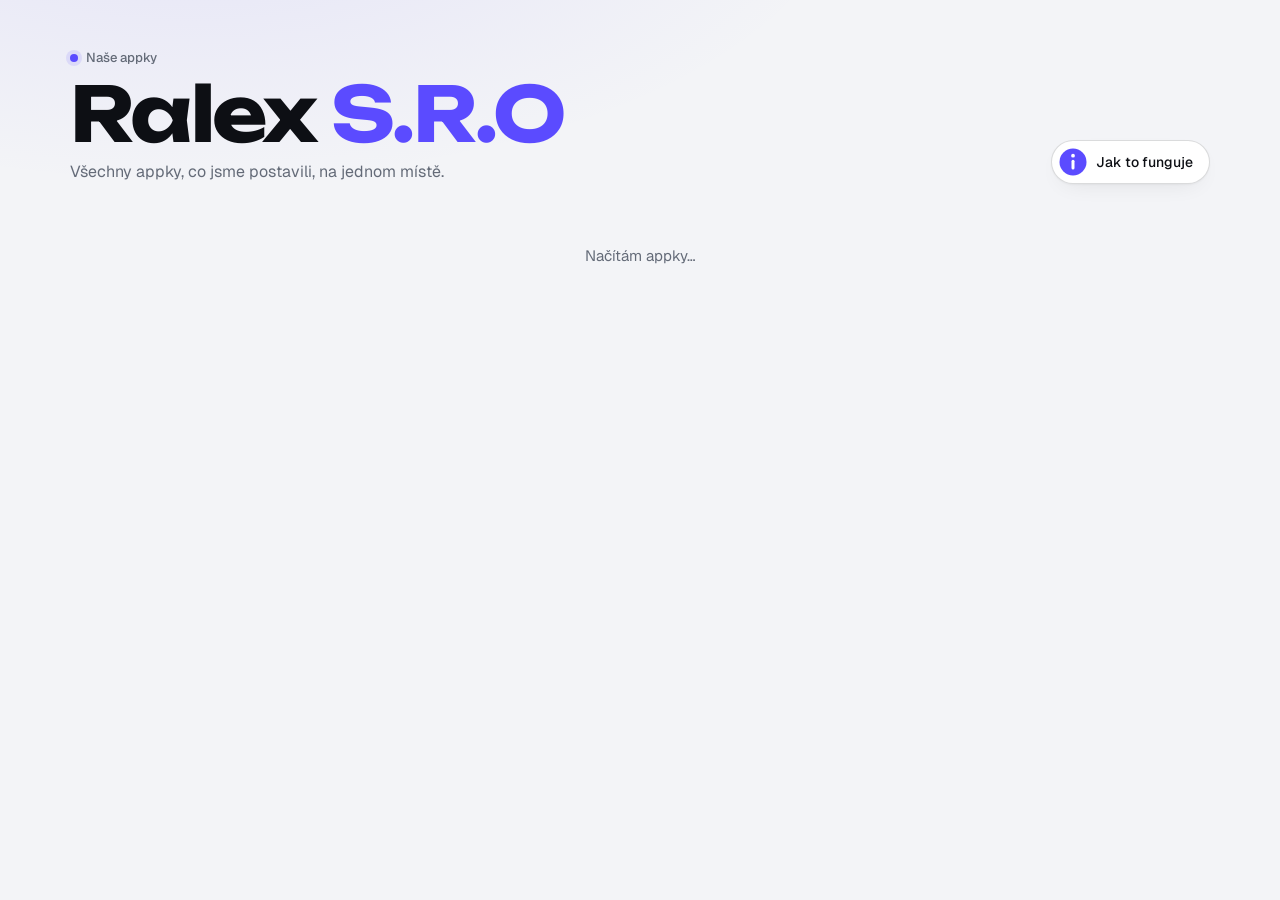
==== index.html @ 5a2907e2 "Add files via upload" ====
<!doctype html><html><head><meta charset=utf8><meta name=viewport content="width=device-width,initial-scale=1,viewport-fit=cover"><style>:root{color-scheme:light;box-sizing:border-box;padding-top:env(safe-area-inset-top,0px);padding-bottom:env(safe-area-inset-bottom,0px)}html{scroll-padding-top:env(safe-area-inset-top,0px)}body{margin:0;padding:0;font:14px -apple-system,BlinkMacSystemFont,sans-serif;background:#fff;color:#000}img{max-width:100%}[hidden]:not([hidden=until-found i]){display:none!important}</style></head><body>
<title>Ralex S.R.O</title>
<meta name="claude:viewport-fit-sides" content="cover">
<link rel="preconnect" href="https://fonts.googleapis.com">
<link rel="preconnect" href="https://fonts.gstatic.com" crossorigin>
<link rel="stylesheet" href="https://fonts.googleapis.com/css2?family=Unbounded:wght@500;700&family=Geist:wght@400;500;600&family=Geist+Mono:wght@400;500&display=swap">
<style>
/* Layout: Hustle HQ family — big wordmark header, then a home-screen grid of app icons; tap opens, long-press opens the edit sheet */
:root {
  --bg: #F3F4F7;
  --bg-glow: rgba(91, 75, 255, 0.10);
  --surface: #FFFFFF;
  --surface-2: #EEF0F4;
  --ink: #0D0F14;
  --ink-inv: #FFFFFF;
  --muted: #646B78;
  --line: rgba(13, 15, 20, 0.08);
  --line-2: rgba(13, 15, 20, 0.15);
  --accent: #5B4BFF;
  --accent-soft: rgba(91, 75, 255, 0.12);
  --accent-ink: #FFFFFF;
  --idea: #CA8A04; --dev: #5B4BFF;
  --danger: #DC2626;
  --shadow: 0 1px 2px rgba(13, 15, 20, 0.04), 0 8px 24px -12px rgba(13, 15, 20, 0.12);
  --shadow-lg: 0 24px 60px -20px rgba(13, 15, 20, 0.28);
  --glass: rgba(255, 255, 255, 0.72);
  --scrim: rgba(13, 15, 20, 0.32);
  --f-display: "Unbounded", "Segoe UI", system-ui, sans-serif;
  --f-body: "Geist", system-ui, -apple-system, "Segoe UI", sans-serif;
  --f-mono: "Geist Mono", ui-monospace, "SFMono-Regular", Menlo, monospace;
}
@media (prefers-color-scheme: dark) { :root:not([data-theme="light"]) {
  --bg: #0C0D11; --bg-glow: rgba(124, 110, 255, 0.16); --surface: #15171D; --surface-2: #1C1F26; --ink: #F3F4F6; --ink-inv: #0C0D11; --muted: #959BA8;
  --line: rgba(255, 255, 255, 0.07); --line-2: rgba(255, 255, 255, 0.14); --accent: #8C80FF; --accent-soft: rgba(140, 128, 255, 0.16); --accent-ink: #0C0D11;
  --idea: #FACC15; --dev: #8C80FF; --danger: #F87171;
  --shadow: 0 1px 2px rgba(0, 0, 0, 0.3), 0 10px 30px -14px rgba(0, 0, 0, 0.6); --shadow-lg: 0 30px 70px -20px rgba(0, 0, 0, 0.7);
  --glass: rgba(21, 23, 29, 0.72); --scrim: rgba(0, 0, 0, 0.55); color-scheme: dark } }
:root[data-theme="dark"] {
  --bg: #0C0D11; --bg-glow: rgba(124, 110, 255, 0.16); --surface: #15171D; --surface-2: #1C1F26; --ink: #F3F4F6; --ink-inv: #0C0D11; --muted: #959BA8;
  --line: rgba(255, 255, 255, 0.07); --line-2: rgba(255, 255, 255, 0.14); --accent: #8C80FF; --accent-soft: rgba(140, 128, 255, 0.16); --accent-ink: #0C0D11;
  --idea: #FACC15; --dev: #8C80FF; --danger: #F87171;
  --shadow: 0 1px 2px rgba(0, 0, 0, 0.3), 0 10px 30px -14px rgba(0, 0, 0, 0.6); --shadow-lg: 0 30px 70px -20px rgba(0, 0, 0, 0.7);
  --glass: rgba(21, 23, 29, 0.72); --scrim: rgba(0, 0, 0, 0.55); color-scheme: dark }

* { box-sizing: border-box }
html { -webkit-font-smoothing: antialiased }
body { background: var(--bg); background-image: radial-gradient(60rem 28rem at 15% -8rem, var(--bg-glow), transparent 70%); background-repeat: no-repeat;
  color: var(--ink); font-family: var(--f-body); font-size: 15px; line-height: 1.5; min-height: 100vh }
.wrap { max-width: 1180px; margin: 0 auto; padding-block: 48px 80px;
  padding-left: max(20px, env(safe-area-inset-left, 0px)); padding-right: max(20px, env(safe-area-inset-right, 0px)) }
@media (max-width: 560px) { .wrap { padding-block: 28px 64px; padding-left: max(16px, env(safe-area-inset-left, 0px)); padding-right: max(16px, env(safe-area-inset-right, 0px)) } }

header { display: flex; flex-wrap: wrap; align-items: flex-end; justify-content: space-between; gap: 20px; margin-bottom: 36px }
.brand { display: grid; gap: 10px; min-width: 0 }
.eyebrow { display: inline-flex; align-items: center; gap: 8px; font-size: 13px; color: var(--muted); font-weight: 500 }
.eyebrow i { width: 8px; height: 8px; border-radius: 50%; background: var(--accent); box-shadow: 0 0 0 4px var(--accent-soft) }
h1 { font-family: var(--f-display); font-weight: 700; font-size: clamp(40px, 8vw, 76px); line-height: .95; letter-spacing: -.035em; margin: 0; text-wrap: balance }
h1 em { font-style: normal; color: var(--accent) }
.brand p { margin: 0; color: var(--muted); max-width: 52ch; font-size: 16px }
.how { position: relative; max-width: 100% }
.how summary { list-style: none; display: flex; align-items: center; gap: 8px; cursor: pointer; background: var(--surface); border: 1px solid var(--line-2);
  border-radius: 999px; padding: 6px 16px 6px 6px; font: 500 14px var(--f-body); color: var(--ink); user-select: none; box-shadow: var(--shadow) }
.how summary:hover { border-color: var(--ink) }
.how summary::-webkit-details-marker { display: none }
.how .info { width: 30px; height: 30px; flex: none }
.how .x { display: none; font-size: 20px; line-height: 1; color: var(--muted); margin-left: 4px }
.how[open] .x { display: inline }
.how ul { position: absolute; z-index: 15; top: calc(100% + 8px); right: 0; width: max-content; max-width: min(380px, calc(100vw - 32px));
  list-style: none; margin: 0; padding: 18px 20px; display: grid; gap: 10px; font-size: 14.5px; color: var(--ink);
  background: var(--surface); border: 1px solid var(--line); border-radius: 22px; box-shadow: var(--shadow-lg) }
@media (max-width: 560px) { .how ul { right: auto; left: 0 } }
@media (prefers-reduced-motion: no-preference) { .how[open] ul { animation: drop .16s ease-out } @keyframes drop { from { opacity: 0; transform: translateY(-6px) } } }
.how li.sep { border-top: 1px dashed var(--line-2); padding-top: 12px; margin-top: 2px }
.how li b { font-weight: 600 }
.how li { line-height: 1.4 }
.how li i { display: inline-block; width: 12px; height: 12px; border-radius: 50%; margin-right: 8px; vertical-align: -1px }
.how i { display: inline-block; width: 8px; height: 8px; border-radius: 50%; margin-right: 5px; vertical-align: 0 }
.note { font-size: 13px; color: var(--muted); margin: -14px 0 20px }

.home { display: grid; grid-template-columns: repeat(auto-fill, minmax(230px, 1fr)); gap: 28px 20px }
@media (max-width: 520px) { .home { grid-template-columns: 1fr 1fr; gap: 22px 14px } }
.tile { display: flex; flex-direction: column; align-items: stretch; gap: 10px; width: 100%; min-width: 0; text-decoration: none; color: var(--ink);
  -webkit-touch-callout: none; -webkit-user-select: none; user-select: none; touch-action: manipulation; cursor: pointer; border-radius: 22px; padding: 4px 0; background: none; border: 0; font: inherit }
.icon { position: relative; width: 100%; aspect-ratio: 1; max-width: 100%; border-radius: 22px; overflow: hidden; border: 1px solid var(--line);
  box-shadow: var(--shadow); transition: transform .2s ease, box-shadow .2s ease;
  display: grid; place-items: center; font-family: var(--f-display); font-weight: 700; font-size: clamp(36px, 10vw, 64px); color: #fff; letter-spacing: -.03em }
.icon img { width: 100%; height: 100%; object-fit: cover; display: block; pointer-events: none }
.tile:hover .icon { transform: translateY(-3px); box-shadow: var(--shadow-lg) }
.tile.pressing .icon { transform: scale(.95); transition: transform .5s cubic-bezier(.2,.7,.2,1) }
.dot { position: absolute; top: 12px; right: 12px; width: 16px; height: 16px; border-radius: 50%; border: 3px solid rgb(255 255 255 / .92) }
.label { font-family: var(--f-display); font-size: clamp(13px, 3.2vw, 17px); font-weight: 700; letter-spacing: -.03em; line-height: 1.2; text-align: center; padding: 0 4px; max-width: 100%; overflow: hidden; display: -webkit-box; -webkit-line-clamp: 2; -webkit-box-orient: vertical; overflow-wrap: anywhere }
.add .icon { background: transparent; box-shadow: none; border: 1.5px dashed var(--line-2); color: var(--muted); font-weight: 500; transition: border-color .2s, color .2s, background-color .2s }
.add:hover .icon { box-shadow: none; transform: none; border-color: var(--accent); color: var(--accent); background: var(--accent-soft) }
.add .label { color: var(--muted); font-family: var(--f-body); font-weight: 500; letter-spacing: 0 }
.gen::after { content: ""; position: absolute; inset: 0; background: linear-gradient(110deg, transparent 30%, rgb(255 255 255 / .45) 50%, transparent 70%); background-size: 250% 100%; animation: sheen 1.3s linear infinite }
.gen-label { font: 12px var(--f-mono); color: var(--muted); text-align: center; margin-top: -4px }
@keyframes sheen { from { background-position: 120% 0 } to { background-position: -120% 0 } }
.empty { grid-column: 1 / -1; text-align: center; color: var(--muted); padding: 10px 0 0; max-width: 34ch; justify-self: center }
:focus-visible { outline: 2px solid var(--accent); outline-offset: 3px }

/* app inside Appkárna */
.appview { position: fixed; inset: 0; z-index: 40; background: var(--bg); display: flex; flex-direction: column }
.avbar { display: flex; align-items: center; gap: 12px; background: var(--glass); backdrop-filter: blur(16px) saturate(1.4); -webkit-backdrop-filter: blur(16px) saturate(1.4); border-bottom: 1px solid var(--line);
  padding: calc(8px + env(safe-area-inset-top, 0px)) max(12px, env(safe-area-inset-right, 0px)) 8px max(12px, env(safe-area-inset-left, 0px)) }
#avBack { font: 500 14px var(--f-body); color: var(--ink); background: var(--surface); border: 1px solid var(--line-2); border-radius: 999px; padding: 8px 16px; cursor: pointer; flex: none }
#avBack:hover { border-color: var(--ink) }
#avTitle { font-family: var(--f-display); font-weight: 700; letter-spacing: -.02em; font-size: 16px; overflow: hidden; text-overflow: ellipsis; white-space: nowrap; min-width: 0 }
.appview iframe { flex: 1; width: 100%; min-height: 0; border: 0; background: var(--bg); display: block }

/* sheet */
.scrim { position: fixed; inset: 0; background: var(--scrim); backdrop-filter: blur(4px); -webkit-backdrop-filter: blur(4px); z-index: 20 }
.panel { position: fixed; z-index: 21; top: 0; right: 0; bottom: 0; width: min(460px, 100%); background: var(--surface); border-left: 1px solid var(--line); border-radius: 26px 0 0 26px; box-shadow: var(--shadow-lg);
  padding: calc(22px + env(safe-area-inset-top, 0px)) max(20px, env(safe-area-inset-right, 0px)) calc(22px + env(safe-area-inset-bottom, 0px)) 20px;
  overflow-y: auto; display: flex; flex-direction: column; gap: 14px }
.panel h2 { font-family: var(--f-display); font-size: 22px; font-weight: 700; margin: 0; letter-spacing: -.03em }
.panel label { display: grid; gap: 7px; font-size: 12px; letter-spacing: .02em; color: var(--muted); font-weight: 500 }
.panel small { font-weight: 400; color: var(--muted) }
input, textarea, select { font: 15px var(--f-body); color: var(--ink); background: var(--surface-2); border: 1px solid transparent; border-radius: 12px; padding: 11px 13px; width: 100%; transition: border-color .15s, background-color .15s, box-shadow .15s }
input:hover, textarea:hover { border-color: var(--line-2) }
input:focus, textarea:focus { outline: none; border-color: var(--accent); background: var(--surface); box-shadow: 0 0 0 4px var(--accent-soft) }
textarea { min-height: 76px; resize: vertical }
.btn { font: 500 14px var(--f-body); border-radius: 999px; padding: 10px 18px; cursor: pointer; border: 1px solid var(--line-2); transition: transform .15s ease, background-color .15s ease, border-color .15s ease }
.btn:active { transform: scale(.97) }
.btn-primary { background: var(--ink); color: var(--ink-inv); border-color: var(--ink) }
.btn-primary:hover { background: color-mix(in srgb, var(--ink) 86%, var(--accent)) }
.btn-ghost { background: transparent; color: var(--ink); border-color: transparent }
.btn-ghost:hover { background: var(--surface-2) }
.btn-sm { font-size: 13px; padding: 8px 14px }
.btn:disabled { opacity: .5; cursor: not-allowed }
.logoBox { display: grid; grid-template-columns: 96px minmax(0, 1fr); gap: 14px; align-items: center; padding: 14px; border: 1px solid var(--line); border-radius: 22px; background: var(--surface-2) }
.logoBox .icon { width: 96px; border-radius: 22px; font-size: 30px }
.logoBox .acts { display: flex; flex-direction: column; gap: 8px; align-items: flex-start; min-width: 0 }
.logoBox .upl { display: inline-flex; font: 500 13px var(--f-body); color: var(--ink); letter-spacing: 0; padding: 8px 14px; border: 1px solid var(--line-2); border-radius: 999px; cursor: pointer; background: var(--surface) }
.logoBox .upl:focus-within { outline: 2px solid var(--accent); outline-offset: 2px }
.linkbtn { background: none; border: 0; color: var(--muted); font: 500 12px var(--f-body); cursor: pointer; padding: 0; text-decoration: underline }
.genmsg { font-size: 12px; color: var(--muted); margin: 0 }
.hint { font-size: 13px; margin: -6px 0 0; padding: 10px 13px; border-radius: 12px; background: var(--accent-soft); color: var(--ink) }
.panel small { color: var(--muted); letter-spacing: 0 }
.err { color: var(--danger); font-size: 13px; margin: 0 }
.foot { display: flex; flex-wrap: wrap; gap: 10px; margin-top: auto; padding-top: 8px; align-items: center }
.foot .del { margin-left: auto; background: none; border: 1px solid transparent; color: var(--danger); font: 500 13px var(--f-body); padding: 8px 14px; border-radius: 999px; cursor: pointer }
.foot .del:hover { background: var(--surface-2) }
.foot .del.armed { color: var(--danger); border-color: var(--danger) }
.row2 { display: grid; grid-template-columns: 1fr 1fr; gap: 12px }
@media (max-width: 420px) { .row2 { grid-template-columns: 1fr } }
@media (max-width: 560px) { .panel { border-radius: 0 } }
@media (prefers-reduced-motion: no-preference) { .panel { animation: slide .18s ease-out } @keyframes slide { from { transform: translateX(24px); opacity: .6 } } }
@media (prefers-reduced-motion: reduce) { .gen::after { animation: none } .tile.pressing .icon, .icon { transition: none } }
</style>

<div class="wrap">
  <header>
    <div class="brand">
      <div class="eyebrow"><i aria-hidden="true"></i>Naše appky</div>
      <h1>Ralex <em>S.R.O</em></h1>
      <p>Všechny appky, co jsme postavili, na jednom místě.</p>
    </div>
    <details class="how" id="how">
      <summary aria-label="Jak to funguje"><svg class="info" viewBox="0 0 20 20" aria-hidden="true"><circle cx="10" cy="10" r="9" fill="var(--accent)"/><rect x="9" y="8.5" width="2" height="6.5" rx="1" fill="var(--accent-ink)"/><circle cx="10" cy="5.8" r="1.25" fill="var(--accent-ink)"/></svg><span class="sumtxt">Jak to funguje</span><span class="x" aria-hidden="true">×</span></summary>
      <ul>
        <li><b>Klik</b> — spuštění aplikace</li>
        <li><b>Podržení</b> — správa aplikace</li>
        <li class="sep"><b>Provoz:</b> aplikace běží uvnitř Appkárny nad sdílenými daty týmu.</li>
        <li><b>Originál:</b> samostatná aplikace v Claudovi autora, ze které kopie v Appkárně vzniká. Má vlastní data a s Appkárnou není propojená.</li>
        <li><b>Vývoj:</b> originál slouží jako testovací prostředí, tým ho nevidí.</li>
        <li><b>Nasazení:</b> pokyn Claudovi „pošli [název] do Appkárny“.</li>
        <li><b>Data:</b> z originálu se nepřenášejí.</li>
        <li><b>Tlačítko +:</b> přidá pouze externí odkaz.</li>
      </ul>
    </details>
  </header>
  <p class="note" id="note" hidden></p>
  <div class="home" id="home"><p class="empty">Načítám appky…</p></div>
</div>

<div class="appview" id="appView" hidden>
  <div class="avbar"><button type="button" id="avBack">← Appkárna</button><span id="avTitle"></span></div>
  <iframe id="avFrame" title="Appka"></iframe>
</div>

<div class="scrim" id="scrim" hidden></div>
<form class="panel" id="panel" hidden autocomplete="off">
  <h2 id="pTitle">Nová appka</h2>

  <div class="logoBox">
    <div class="icon" id="logoPrev"></div>
    <div class="acts">
      <button type="button" class="btn btn-primary btn-sm" id="genBtn">Nakreslit logo od Clauda</button>
      <label class="upl" for="fLogo" id="uplBtn">Nahrát vlastní<input type="file" id="fLogo" accept="image/png,image/jpeg,image/webp,image/gif,image/svg+xml" hidden></label>
      <button type="button" class="linkbtn" id="logoRm" hidden>Odebrat logo</button>
      <p class="genmsg" id="genMsg" hidden></p>
    </div>
  </div>
  <label for="fIdea">Představa loga <small>nepovinné, třeba „zlatý blesk na černé“</small><input id="fIdea" maxlength="160"></label>

  <label for="fName">Název<input id="fName" required maxlength="40" placeholder="Např. NoP trenažér"></label>
  <p class="hint" id="fCopyHint" hidden>Tahle appka je kopie uvnitř Appkárny. Novou verzi sem pošle Claude, když mu napíšeš „pošli ji do Appkárny“.</p>
  <label for="fUrl" id="fUrlWrap">Odkaz na appku <small>v Claudovi: Share → zkopírovat odkaz</small><input id="fUrl" type="url" placeholder="https://claude.ai/artifact/…"></label>
  <p class="hint" id="fShareHint" hidden>Druhý appku otevře, jen když mu ji v Claudovi nasdílíš přes Share.</p>
  <label for="fDesc">Co to dělá <small>Claude podle toho kreslí logo</small><textarea id="fDesc" maxlength="300" placeholder="Pro koho to je a co to řeší."></textarea></label>
  <p class="err" id="fErr" hidden></p>
  <div class="foot">
    <button type="submit" class="btn btn-primary" id="fSave">Uložit</button>
    <button type="button" class="btn btn-ghost" id="fCancel">Zavřít</button>
    <button type="button" class="del" id="fDel" hidden>Smazat</button>
  </div>
</form>

<script>
(() => {
  const $ = s => document.querySelector(s);
  let db = null, user = null, assets = null, sample = null, canSample = true, canWrite = true;
  let apps = [], editId = null, editApp = null, form = { logo: "", logoSvg: "" }, fresh = new Set(), busy = 0, armed = false;
  const generating = new Set();

  const hue = s => { let h = 0; for (const c of s) h = (h * 31 + c.codePointAt(0)) % 360; return h };
  const initials = n => (n || "").trim().split(/\s+/).slice(0, 2).map(w => w[0]).join("").toUpperCase() || "?";
  const safeUrl = u => { try { const x = new URL(u); return /^https?:$/.test(x.protocol) ? x.href : "" } catch { return "" } };
  const isClaude = u => /(^|\.)claude\.ai\/(code\/)?artifact\//.test((u || "").replace(/^https?:\/\//, ""));
  const pageOf = a => /^apps\/[a-z0-9-]+\/index\.html$/.test(a?.page || "") ? a.page : "";
  const svgUri = s => "data:image/svg+xml;charset=utf-8," + encodeURIComponent(s);
  function note(msg) { const n = $("#note"); n.textContent = msg || ""; n.hidden = !msg }

  /* fill an .icon element: uploaded logo > Claude SVG > initials */
  function paintIcon(box, a, f) {
    const logo = f ? f.logo : a.logo, svg = f ? f.logoSvg : a.logoSvg, name = f ? $("#fName").value : a.name;
    box.replaceChildren(); box.style.background = "";
    const fallback = () => { box.replaceChildren(); box.style.background = `linear-gradient(145deg, oklch(0.66 0.16 ${hue(name || "?")}), oklch(0.46 0.15 ${(hue(name || "?") + 40) % 360}))`; box.append(initials(name)) };
    const s = logo ? "/_blob/" + logo : svg ? svgUri(svg) : "";
    if (!s) return fallback();
    const im = new Image(); im.alt = ""; im.draggable = false; im.src = s; im.onerror = fallback; box.append(im);
  }

  /* ---------- home screen ---------- */
  function render() {
    const home = $("#home");
    if (!db) { home.innerHTML = '<p class="empty">Appkárna se nepřipojila. Otevři ji přihlášený v Claudovi.</p>'; return }
    home.replaceChildren();
    for (const a of apps) home.append(tile(a));
    if (canWrite) {
      const add = document.createElement("button"); add.type = "button"; add.className = "tile add";
      add.innerHTML = '<div class="icon">+</div><span class="label">Přidat appku</span>';
      add.onclick = () => openPanel(null); home.append(add);
    }
    if (!apps.length) { const p = document.createElement("p"); p.className = "empty"; p.textContent = canWrite ? "Zatím prázdno. Přidej první appku a Claude jí nakreslí logo." : "Zatím tu nejsou žádné appky."; home.append(p) }
  }

  function tile(a) {
    const page = pageOf(a);
    const href = page || safeUrl(a.url || "");
    const el = document.createElement("a"); el.className = "tile";
    if (page) el.href = page;
    else if (href) { el.href = href; el.target = "_blank"; el.rel = "noopener" } else { el.href = "#"; el.setAttribute("role", "button") }
    el.title = a.desc || a.name;
    const icon = document.createElement("div"); icon.className = "icon"; paintIcon(icon, a);
    if (generating.has(a.id)) icon.classList.add("gen");
    const lab = document.createElement("span"); lab.className = "label"; lab.textContent = a.name;
    el.append(icon, lab);
    if (generating.has(a.id)) { const g = document.createElement("span"); g.className = "gen-label"; g.textContent = "Claude kreslí…"; el.append(g) }

    let timer = null, fired = false, sx = 0, sy = 0;
    const cancel = () => { clearTimeout(timer); timer = null; el.classList.remove("pressing") };
    el.addEventListener("pointerdown", e => {
      if (e.button !== 0) return;
      fired = false; sx = e.clientX; sy = e.clientY; el.classList.add("pressing");
      timer = setTimeout(() => { fired = true; cancel(); try { navigator.vibrate?.(12) } catch {} ; if (canWrite) openPanel(a) }, 520);
    });
    el.addEventListener("pointermove", e => { if (timer && Math.hypot(e.clientX - sx, e.clientY - sy) > 10) cancel() });
    ["pointerup", "pointercancel", "pointerleave"].forEach(t => el.addEventListener(t, cancel));
    el.addEventListener("contextmenu", e => { e.preventDefault(); cancel(); if (!fired && canWrite && $("#panel").hidden) { fired = true; openPanel(a) } });
    el.addEventListener("click", e => {
      if (fired) { e.preventDefault(); fired = false; return }
      if (page) { e.preventDefault(); openApp(a, page); return }
      if (!href) { e.preventDefault(); if (canWrite) openPanel(a) }
    });
    el.addEventListener("keydown", e => { if ((e.key === "e" || e.key === "E") && canWrite) { e.preventDefault(); openPanel(a) } });
    return el;
  }

  /* ---------- open a copied app inside Appkárna ---------- */
  function openApp(a, page) {
    $("#avTitle").textContent = a.name; $("#avFrame").src = page;
    $("#appView").hidden = false; document.body.style.overflow = "hidden"; $("#avBack").focus();
  }
  function closeApp() { $("#appView").hidden = true; $("#avFrame").src = "about:blank"; document.body.style.overflow = "" }
  $("#avBack").onclick = closeApp;

  /* ---------- Claude logo ---------- */
  function cleanSvg(text) {
    const m = (text || "").match(/<svg[\s\S]*<\/svg>/i); if (!m) return "";
    const doc = new DOMParser().parseFromString(m[0], "image/svg+xml");
    const svg = doc.documentElement;
    if (!svg || svg.nodeName.toLowerCase() !== "svg" || doc.querySelector("parsererror")) return "";
    doc.querySelectorAll("script,foreignObject,image,iframe,a").forEach(n => n.remove());
    doc.querySelectorAll("*").forEach(n => [...n.attributes].forEach(at => {
      const v = at.value.trim().toLowerCase();
      if (/^on/i.test(at.name) || ((at.name === "href" || at.name.endsWith(":href")) && !v.startsWith("#"))) n.removeAttribute(at.name);
    }));
    if (!svg.getAttribute("viewBox")) svg.setAttribute("viewBox", "0 0 512 512");
    svg.setAttribute("xmlns", "http://www.w3.org/2000/svg");
    svg.removeAttribute("width"); svg.removeAttribute("height");
    svg.setAttribute("preserveAspectRatio", "xMidYMid slice");
    const out = new XMLSerializer().serializeToString(svg);
    return out.length < 120000 ? out : "";
  }
  function logoPrompt(name, desc, idea) {
    return `Navrhni ikonu mobilní aplikace jako jeden SVG soubor.

Appka: ${name}
Co dělá: ${desc || "(bez popisu, vycházej z názvu)"}
${idea ? "Představa autora: " + idea + "\n" : ""}
Pravidla:
- viewBox="0 0 512 512", bez width a height.
- Pozadí vyplní CELÝ čtverec (rect x=0 y=0 width=512 height=512, bez zaoblení). Rohy zaoblí tlačítko samo.
- Jeden výrazný, jednoduchý symbol, který vystihuje právě tuhle appku a je čitelný i v 60 px. Žádné drobné detaily.
- Nanejvýš 4 barvy, gradienty jsou v pořádku (linearGradient/radialGradient v defs). Barvy vyber podle tématu appky, ne obecný fialovo-modrý gradient.
- Žádný text, písmena ani číslice, pokud je autor výslovně nechce.
- Žádné <script>, <foreignObject>, <image>, <style>, externí odkazy ani fonty. Každý tvar má vlastní atribut fill.
Odpověz POUZE kódem SVG, bez markdownu a bez komentářů.`;
  }
  async function askLogo(name, desc, idea) {
    if (!sample || !canSample) throw { code: "not_granted" };
    const { text } = await sample(logoPrompt(name, desc, idea), { cache: false });
    const svg = cleanSvg(text); if (!svg) throw { code: "bad_svg" };
    return svg;
  }
  function genErr(e) {
    if (["not_granted", "sampling_disabled", "not_declared", "capability_disabled", "capability_removed"].includes(e?.code)) { canSample = false; syncGenBtn(); return "Kreslení loga od Clauda není povolené. Můžeš nahrát vlastní obrázek." }
    if (e?.code === "rate_limited") return "Claude má teď moc práce nebo jsi narazil na limit. Zkus to za chvíli.";
    if (e?.code === "bad_svg" || e?.code === "refused" || e?.code === "empty_completion") return "Tohle logo se nepovedlo. Zkus to znovu, případně uprav představu.";
    return "Logo se nepodařilo nakreslit. Zkus to znovu.";
  }
  async function genInBackground(id, name, desc, idea) {
    if (!sample || !canSample) return;
    generating.add(id); render();
    try { const svg = await askLogo(name, desc, idea); await db.doc("apps/" + id).update({ logoSvg: svg, updatedAt: Date.now() }) }
    catch (e) { if (e?.code !== "cancelled") note(genErr(e)) }
    finally { generating.delete(id); render() }
  }

  /* ---------- edit sheet ---------- */
  function syncGenBtn() { $("#genBtn").hidden = !sample || !canSample; $("#uplBtn").hidden = !assets }
  function syncLogo() { paintIcon($("#logoPrev"), null, form); $("#logoRm").hidden = !(form.logo || form.logoSvg) }
  function syncHint() { $("#fShareHint").hidden = !isClaude($("#fUrl").value.trim()) }
  function setBusy(d, msg) { busy += d; $("#fSave").disabled = busy > 0; $("#genBtn").disabled = busy > 0; const g = $("#genMsg"); g.hidden = !msg; g.textContent = msg || "" }

  function openPanel(a) {
    if (!canWrite) return;
    editId = a ? a.id : null; editApp = a; armed = false;
    $("#pTitle").textContent = a ? "Upravit appku" : "Nová appka";
    $("#fName").value = a?.name || ""; $("#fUrl").value = a?.url || ""; $("#fDesc").value = a?.desc || "";
    $("#fIdea").value = a?.logoIdea || "";
    form = { logo: a?.logo || "", logoSvg: a?.logoSvg || "" }; fresh = new Set();
    $("#fDel").hidden = !a; $("#fDel").className = "del"; $("#fDel").textContent = "Smazat";
    $("#fErr").hidden = true; $("#genMsg").hidden = true;
    const isCopy = !!pageOf(a); $("#fCopyHint").hidden = !isCopy; $("#fUrlWrap").hidden = isCopy;
    syncLogo(); syncHint(); syncGenBtn(); if (isCopy) $("#fShareHint").hidden = true;
    $("#panel").hidden = false; $("#scrim").hidden = false; $("#fName").focus();
  }
  function closePanel(discard = true) {
    if (discard && assets) fresh.forEach(id => assets.delete(id).catch(() => {}));
    fresh = new Set(); $("#panel").hidden = true; $("#scrim").hidden = true; editId = null; editApp = null;
  }

  $("#genBtn").onclick = async () => {
    const name = $("#fName").value.trim();
    if (!name) { $("#fErr").textContent = "Nejdřív napiš název appky."; $("#fErr").hidden = false; return }
    $("#fErr").hidden = true; setBusy(1, "Claude kreslí logo… chvilku to trvá."); $("#logoPrev").classList.add("gen");
    try { form.logoSvg = await askLogo(name, $("#fDesc").value.trim(), $("#fIdea").value.trim()); form.logo = ""; syncLogo(); setBusy(-1, "Hotovo. Nelíbí se? Klikni znovu.") }
    catch (e) { setBusy(-1, ""); $("#fErr").textContent = genErr(e); $("#fErr").hidden = false }
    finally { $("#logoPrev").classList.remove("gen") }
  };
  $("#fLogo").onchange = async e => {
    const f = e.target.files[0]; e.target.value = ""; if (!f || !assets) return;
    $("#fErr").hidden = true; setBusy(1, "Nahrávám logo…");
    try { const r = await assets.upload(f); fresh.add(r.id); form.logo = r.id; syncLogo(); setBusy(-1, "") }
    catch (er) {
      setBusy(-1, "");
      const m = { too_large: "Obrázek je moc velký (max 20 MB, SVG 2 MB).", unsupported_type: "Tenhle formát nejde. Použij PNG, JPG, WEBP nebo SVG.", quota_or_state: "Místo na obrázky je plné." };
      $("#fErr").textContent = m[er?.code] || "Logo se nepodařilo nahrát. Zkus to znovu."; $("#fErr").hidden = false;
    }
  };
  $("#logoRm").onclick = () => { form.logo = ""; form.logoSvg = ""; syncLogo() };
  $("#fName").addEventListener("input", () => { if (!form.logo && !form.logoSvg) syncLogo() });
  $("#fUrl").addEventListener("input", syncHint);

  function errText(e) {
    if (e?.code === "invalid_argument") { canWrite = false; render(); return "Nemáš práva zapisovat. Požádej majitele, ať tě přidá jako Editora." }
    if (e?.code === "quota_exceeded") return "Úložiště je plné. Smaž nějakou starou appku.";
    return "Uložení se nepovedlo. Zkus to za chvíli znovu.";
  }

  $("#panel").addEventListener("submit", async ev => {
    ev.preventDefault(); if (busy) return;
    const name = $("#fName").value.trim();
    if (!name) { $("#fErr").textContent = "Doplň název appky."; $("#fErr").hidden = false; return }
    const url = $("#fUrl").value.trim();
    if (url && !safeUrl(url)) { $("#fErr").textContent = "Odkaz musí začínat https://"; $("#fErr").hidden = false; return }
    const desc = $("#fDesc").value.trim(), idea = $("#fIdea").value.trim();
    const body = { name, url, desc, logoIdea: idea, logo: form.logo, logoSvg: form.logoSvg, updatedAt: Date.now() };
    const prev = editApp;
    $("#fSave").disabled = true;
    try {
      let id = editId;
      if (id) await db.doc("apps/" + id).update(body);
      else { const uid = user ? await user.id() : null; const ref = await db.collection("apps").add({ ...body, createdAt: Date.now(), addedBy: uid || "" }); id = ref.id }
      if (assets) [prev?.logo, ...fresh].filter(x => x && x !== form.logo).forEach(x => assets.delete(x).catch(() => {}));
      closePanel(false);
      if (!form.logo && !form.logoSvg) genInBackground(id, name, desc, idea);
    } catch (e) { $("#fErr").textContent = errText(e); $("#fErr").hidden = false }
    finally { $("#fSave").disabled = busy > 0 }
  });

  $("#fDel").onclick = async () => {
    if (!armed) { armed = true; $("#fDel").classList.add("armed"); $("#fDel").textContent = "Opravdu smazat?"; return }
    const a = editApp; if (!a) return;
    try { await db.doc("apps/" + a.id).delete(); if (assets && a.logo) assets.delete(a.logo).catch(() => {}); closePanel() }
    catch (e) { $("#fErr").textContent = errText(e); $("#fErr").hidden = false }
  };
  $("#fCancel").onclick = () => closePanel(); $("#scrim").onclick = () => closePanel();
  document.addEventListener("keydown", e => { if (e.key !== "Escape") return; if (!$("#panel").hidden) closePanel(); else if (!$("#appView").hidden) closeApp() });

  (async () => {
    const [d, u, as, sm] = await Promise.all(["db", "user", "assets", "sample"].map(n => claude.use(n)));
    db = d; user = u; assets = as; sample = sm;
    if (!db) { render(); return }
    if (user) { try { if (await user.can("data.write") === false) { canWrite = false; note("Můžeš appky otevírat. Pro přidávání a úpravy tě musí majitel pozvat jako Editora.") } } catch {} }
    let tries = 0, unsub = null;
    const listen = () => {
      unsub = db.collection("apps").orderBy("createdAt", "asc").onSnapshot(s => {
        tries = 0; note(""); apps = s.docs.map(x => ({ id: x.id, ...x.data() })); render();
      }, e => {
        if (e?.code === "revoked") { note("Přístup k Appkárně se změnil. Zavři ji a otevři znovu."); return }
        if (tries < 5) { tries++; setTimeout(listen, 800 * tries + Math.random() * 400) }
        else note("Spojení se ztratilo. Zavři Appkárnu a otevři ji znovu.");
      });
    };
    listen();
    document.addEventListener("visibilitychange", () => { if (document.visibilityState === "visible" && tries >= 5) { tries = 0; listen() } });
  })();
})();
</script>

</body></html>
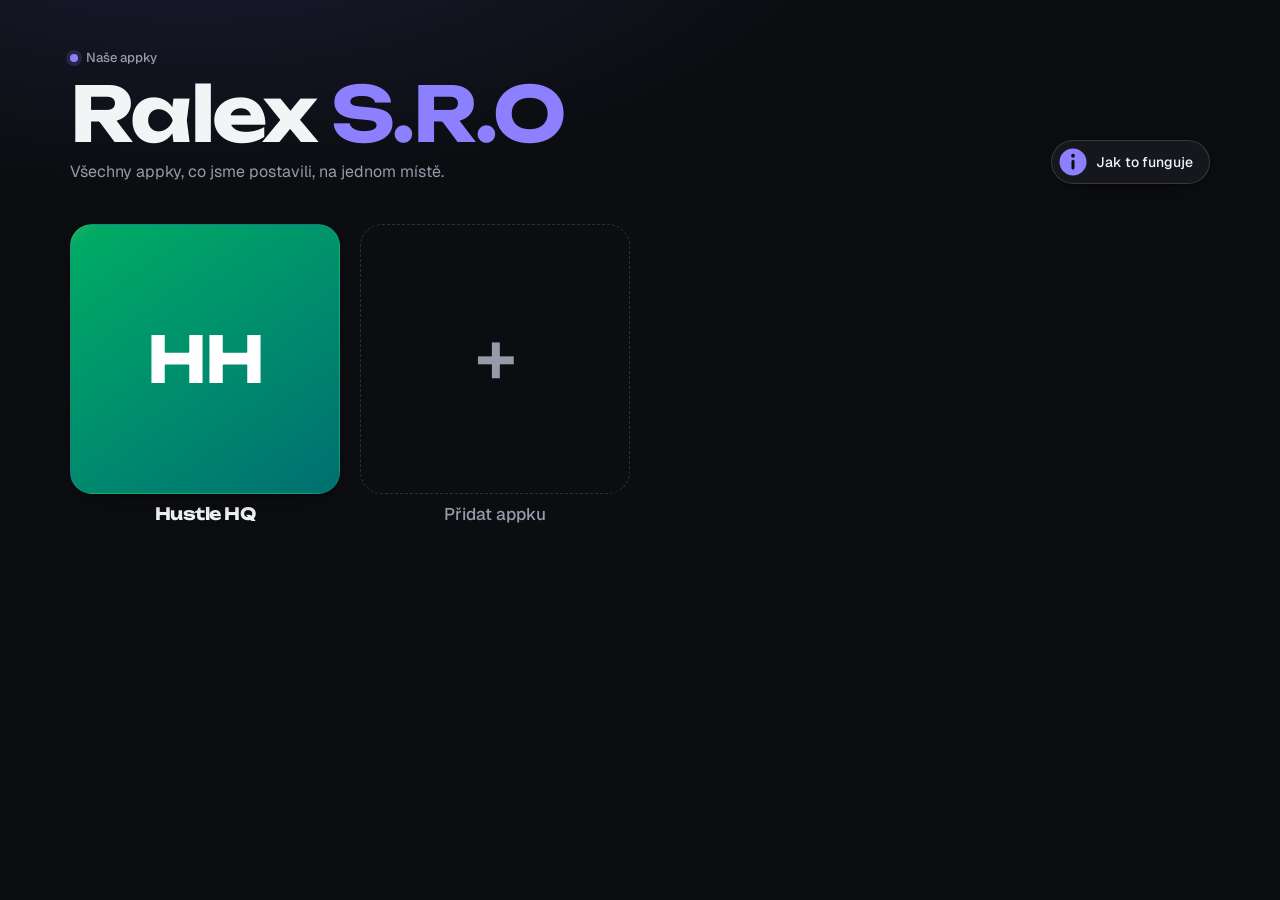
==== commit d8ab13f9: "Add files via upload" ====
--- a/index.html
+++ b/index.html
@@ -1,152 +1,16 @@
-<!doctype html><html><head><meta charset=utf8><meta name=viewport content="width=device-width,initial-scale=1,viewport-fit=cover"><style>:root{color-scheme:light;box-sizing:border-box;padding-top:env(safe-area-inset-top,0px);padding-bottom:env(safe-area-inset-bottom,0px)}html{scroll-padding-top:env(safe-area-inset-top,0px)}body{margin:0;padding:0;font:14px -apple-system,BlinkMacSystemFont,sans-serif;background:#fff;color:#000}img{max-width:100%}[hidden]:not([hidden=until-found i]){display:none!important}</style></head><body>
+<!doctype html>
+<html lang="cs">
+<head>
+<meta charset="utf-8">
+<meta name="viewport" content="width=device-width,initial-scale=1,viewport-fit=cover">
 <title>Ralex S.R.O</title>
-<meta name="claude:viewport-fit-sides" content="cover">
+<meta name="theme-color" content="#0C0D11">
 <link rel="preconnect" href="https://fonts.googleapis.com">
 <link rel="preconnect" href="https://fonts.gstatic.com" crossorigin>
 <link rel="stylesheet" href="https://fonts.googleapis.com/css2?family=Unbounded:wght@500;700&family=Geist:wght@400;500;600&family=Geist+Mono:wght@400;500&display=swap">
-<style>
-/* Layout: Hustle HQ family — big wordmark header, then a home-screen grid of app icons; tap opens, long-press opens the edit sheet */
-:root {
-  --bg: #F3F4F7;
-  --bg-glow: rgba(91, 75, 255, 0.10);
-  --surface: #FFFFFF;
-  --surface-2: #EEF0F4;
-  --ink: #0D0F14;
-  --ink-inv: #FFFFFF;
-  --muted: #646B78;
-  --line: rgba(13, 15, 20, 0.08);
-  --line-2: rgba(13, 15, 20, 0.15);
-  --accent: #5B4BFF;
-  --accent-soft: rgba(91, 75, 255, 0.12);
-  --accent-ink: #FFFFFF;
-  --idea: #CA8A04; --dev: #5B4BFF;
-  --danger: #DC2626;
-  --shadow: 0 1px 2px rgba(13, 15, 20, 0.04), 0 8px 24px -12px rgba(13, 15, 20, 0.12);
-  --shadow-lg: 0 24px 60px -20px rgba(13, 15, 20, 0.28);
-  --glass: rgba(255, 255, 255, 0.72);
-  --scrim: rgba(13, 15, 20, 0.32);
-  --f-display: "Unbounded", "Segoe UI", system-ui, sans-serif;
-  --f-body: "Geist", system-ui, -apple-system, "Segoe UI", sans-serif;
-  --f-mono: "Geist Mono", ui-monospace, "SFMono-Regular", Menlo, monospace;
-}
-@media (prefers-color-scheme: dark) { :root:not([data-theme="light"]) {
-  --bg: #0C0D11; --bg-glow: rgba(124, 110, 255, 0.16); --surface: #15171D; --surface-2: #1C1F26; --ink: #F3F4F6; --ink-inv: #0C0D11; --muted: #959BA8;
-  --line: rgba(255, 255, 255, 0.07); --line-2: rgba(255, 255, 255, 0.14); --accent: #8C80FF; --accent-soft: rgba(140, 128, 255, 0.16); --accent-ink: #0C0D11;
-  --idea: #FACC15; --dev: #8C80FF; --danger: #F87171;
-  --shadow: 0 1px 2px rgba(0, 0, 0, 0.3), 0 10px 30px -14px rgba(0, 0, 0, 0.6); --shadow-lg: 0 30px 70px -20px rgba(0, 0, 0, 0.7);
-  --glass: rgba(21, 23, 29, 0.72); --scrim: rgba(0, 0, 0, 0.55); color-scheme: dark } }
-:root[data-theme="dark"] {
-  --bg: #0C0D11; --bg-glow: rgba(124, 110, 255, 0.16); --surface: #15171D; --surface-2: #1C1F26; --ink: #F3F4F6; --ink-inv: #0C0D11; --muted: #959BA8;
-  --line: rgba(255, 255, 255, 0.07); --line-2: rgba(255, 255, 255, 0.14); --accent: #8C80FF; --accent-soft: rgba(140, 128, 255, 0.16); --accent-ink: #0C0D11;
-  --idea: #FACC15; --dev: #8C80FF; --danger: #F87171;
-  --shadow: 0 1px 2px rgba(0, 0, 0, 0.3), 0 10px 30px -14px rgba(0, 0, 0, 0.6); --shadow-lg: 0 30px 70px -20px rgba(0, 0, 0, 0.7);
-  --glass: rgba(21, 23, 29, 0.72); --scrim: rgba(0, 0, 0, 0.55); color-scheme: dark }
-
-* { box-sizing: border-box }
-html { -webkit-font-smoothing: antialiased }
-body { background: var(--bg); background-image: radial-gradient(60rem 28rem at 15% -8rem, var(--bg-glow), transparent 70%); background-repeat: no-repeat;
-  color: var(--ink); font-family: var(--f-body); font-size: 15px; line-height: 1.5; min-height: 100vh }
-.wrap { max-width: 1180px; margin: 0 auto; padding-block: 48px 80px;
-  padding-left: max(20px, env(safe-area-inset-left, 0px)); padding-right: max(20px, env(safe-area-inset-right, 0px)) }
-@media (max-width: 560px) { .wrap { padding-block: 28px 64px; padding-left: max(16px, env(safe-area-inset-left, 0px)); padding-right: max(16px, env(safe-area-inset-right, 0px)) } }
-
-header { display: flex; flex-wrap: wrap; align-items: flex-end; justify-content: space-between; gap: 20px; margin-bottom: 36px }
-.brand { display: grid; gap: 10px; min-width: 0 }
-.eyebrow { display: inline-flex; align-items: center; gap: 8px; font-size: 13px; color: var(--muted); font-weight: 500 }
-.eyebrow i { width: 8px; height: 8px; border-radius: 50%; background: var(--accent); box-shadow: 0 0 0 4px var(--accent-soft) }
-h1 { font-family: var(--f-display); font-weight: 700; font-size: clamp(40px, 8vw, 76px); line-height: .95; letter-spacing: -.035em; margin: 0; text-wrap: balance }
-h1 em { font-style: normal; color: var(--accent) }
-.brand p { margin: 0; color: var(--muted); max-width: 52ch; font-size: 16px }
-.how { position: relative; max-width: 100% }
-.how summary { list-style: none; display: flex; align-items: center; gap: 8px; cursor: pointer; background: var(--surface); border: 1px solid var(--line-2);
-  border-radius: 999px; padding: 6px 16px 6px 6px; font: 500 14px var(--f-body); color: var(--ink); user-select: none; box-shadow: var(--shadow) }
-.how summary:hover { border-color: var(--ink) }
-.how summary::-webkit-details-marker { display: none }
-.how .info { width: 30px; height: 30px; flex: none }
-.how .x { display: none; font-size: 20px; line-height: 1; color: var(--muted); margin-left: 4px }
-.how[open] .x { display: inline }
-.how ul { position: absolute; z-index: 15; top: calc(100% + 8px); right: 0; width: max-content; max-width: min(380px, calc(100vw - 32px));
-  list-style: none; margin: 0; padding: 18px 20px; display: grid; gap: 10px; font-size: 14.5px; color: var(--ink);
-  background: var(--surface); border: 1px solid var(--line); border-radius: 22px; box-shadow: var(--shadow-lg) }
-@media (max-width: 560px) { .how ul { right: auto; left: 0 } }
-@media (prefers-reduced-motion: no-preference) { .how[open] ul { animation: drop .16s ease-out } @keyframes drop { from { opacity: 0; transform: translateY(-6px) } } }
-.how li.sep { border-top: 1px dashed var(--line-2); padding-top: 12px; margin-top: 2px }
-.how li b { font-weight: 600 }
-.how li { line-height: 1.4 }
-.how li i { display: inline-block; width: 12px; height: 12px; border-radius: 50%; margin-right: 8px; vertical-align: -1px }
-.how i { display: inline-block; width: 8px; height: 8px; border-radius: 50%; margin-right: 5px; vertical-align: 0 }
-.note { font-size: 13px; color: var(--muted); margin: -14px 0 20px }
-
-.home { display: grid; grid-template-columns: repeat(auto-fill, minmax(230px, 1fr)); gap: 28px 20px }
-@media (max-width: 520px) { .home { grid-template-columns: 1fr 1fr; gap: 22px 14px } }
-.tile { display: flex; flex-direction: column; align-items: stretch; gap: 10px; width: 100%; min-width: 0; text-decoration: none; color: var(--ink);
-  -webkit-touch-callout: none; -webkit-user-select: none; user-select: none; touch-action: manipulation; cursor: pointer; border-radius: 22px; padding: 4px 0; background: none; border: 0; font: inherit }
-.icon { position: relative; width: 100%; aspect-ratio: 1; max-width: 100%; border-radius: 22px; overflow: hidden; border: 1px solid var(--line);
-  box-shadow: var(--shadow); transition: transform .2s ease, box-shadow .2s ease;
-  display: grid; place-items: center; font-family: var(--f-display); font-weight: 700; font-size: clamp(36px, 10vw, 64px); color: #fff; letter-spacing: -.03em }
-.icon img { width: 100%; height: 100%; object-fit: cover; display: block; pointer-events: none }
-.tile:hover .icon { transform: translateY(-3px); box-shadow: var(--shadow-lg) }
-.tile.pressing .icon { transform: scale(.95); transition: transform .5s cubic-bezier(.2,.7,.2,1) }
-.dot { position: absolute; top: 12px; right: 12px; width: 16px; height: 16px; border-radius: 50%; border: 3px solid rgb(255 255 255 / .92) }
-.label { font-family: var(--f-display); font-size: clamp(13px, 3.2vw, 17px); font-weight: 700; letter-spacing: -.03em; line-height: 1.2; text-align: center; padding: 0 4px; max-width: 100%; overflow: hidden; display: -webkit-box; -webkit-line-clamp: 2; -webkit-box-orient: vertical; overflow-wrap: anywhere }
-.add .icon { background: transparent; box-shadow: none; border: 1.5px dashed var(--line-2); color: var(--muted); font-weight: 500; transition: border-color .2s, color .2s, background-color .2s }
-.add:hover .icon { box-shadow: none; transform: none; border-color: var(--accent); color: var(--accent); background: var(--accent-soft) }
-.add .label { color: var(--muted); font-family: var(--f-body); font-weight: 500; letter-spacing: 0 }
-.gen::after { content: ""; position: absolute; inset: 0; background: linear-gradient(110deg, transparent 30%, rgb(255 255 255 / .45) 50%, transparent 70%); background-size: 250% 100%; animation: sheen 1.3s linear infinite }
-.gen-label { font: 12px var(--f-mono); color: var(--muted); text-align: center; margin-top: -4px }
-@keyframes sheen { from { background-position: 120% 0 } to { background-position: -120% 0 } }
-.empty { grid-column: 1 / -1; text-align: center; color: var(--muted); padding: 10px 0 0; max-width: 34ch; justify-self: center }
-:focus-visible { outline: 2px solid var(--accent); outline-offset: 3px }
-
-/* app inside Appkárna */
-.appview { position: fixed; inset: 0; z-index: 40; background: var(--bg); display: flex; flex-direction: column }
-.avbar { display: flex; align-items: center; gap: 12px; background: var(--glass); backdrop-filter: blur(16px) saturate(1.4); -webkit-backdrop-filter: blur(16px) saturate(1.4); border-bottom: 1px solid var(--line);
-  padding: calc(8px + env(safe-area-inset-top, 0px)) max(12px, env(safe-area-inset-right, 0px)) 8px max(12px, env(safe-area-inset-left, 0px)) }
-#avBack { font: 500 14px var(--f-body); color: var(--ink); background: var(--surface); border: 1px solid var(--line-2); border-radius: 999px; padding: 8px 16px; cursor: pointer; flex: none }
-#avBack:hover { border-color: var(--ink) }
-#avTitle { font-family: var(--f-display); font-weight: 700; letter-spacing: -.02em; font-size: 16px; overflow: hidden; text-overflow: ellipsis; white-space: nowrap; min-width: 0 }
-.appview iframe { flex: 1; width: 100%; min-height: 0; border: 0; background: var(--bg); display: block }
-
-/* sheet */
-.scrim { position: fixed; inset: 0; background: var(--scrim); backdrop-filter: blur(4px); -webkit-backdrop-filter: blur(4px); z-index: 20 }
-.panel { position: fixed; z-index: 21; top: 0; right: 0; bottom: 0; width: min(460px, 100%); background: var(--surface); border-left: 1px solid var(--line); border-radius: 26px 0 0 26px; box-shadow: var(--shadow-lg);
-  padding: calc(22px + env(safe-area-inset-top, 0px)) max(20px, env(safe-area-inset-right, 0px)) calc(22px + env(safe-area-inset-bottom, 0px)) 20px;
-  overflow-y: auto; display: flex; flex-direction: column; gap: 14px }
-.panel h2 { font-family: var(--f-display); font-size: 22px; font-weight: 700; margin: 0; letter-spacing: -.03em }
-.panel label { display: grid; gap: 7px; font-size: 12px; letter-spacing: .02em; color: var(--muted); font-weight: 500 }
-.panel small { font-weight: 400; color: var(--muted) }
-input, textarea, select { font: 15px var(--f-body); color: var(--ink); background: var(--surface-2); border: 1px solid transparent; border-radius: 12px; padding: 11px 13px; width: 100%; transition: border-color .15s, background-color .15s, box-shadow .15s }
-input:hover, textarea:hover { border-color: var(--line-2) }
-input:focus, textarea:focus { outline: none; border-color: var(--accent); background: var(--surface); box-shadow: 0 0 0 4px var(--accent-soft) }
-textarea { min-height: 76px; resize: vertical }
-.btn { font: 500 14px var(--f-body); border-radius: 999px; padding: 10px 18px; cursor: pointer; border: 1px solid var(--line-2); transition: transform .15s ease, background-color .15s ease, border-color .15s ease }
-.btn:active { transform: scale(.97) }
-.btn-primary { background: var(--ink); color: var(--ink-inv); border-color: var(--ink) }
-.btn-primary:hover { background: color-mix(in srgb, var(--ink) 86%, var(--accent)) }
-.btn-ghost { background: transparent; color: var(--ink); border-color: transparent }
-.btn-ghost:hover { background: var(--surface-2) }
-.btn-sm { font-size: 13px; padding: 8px 14px }
-.btn:disabled { opacity: .5; cursor: not-allowed }
-.logoBox { display: grid; grid-template-columns: 96px minmax(0, 1fr); gap: 14px; align-items: center; padding: 14px; border: 1px solid var(--line); border-radius: 22px; background: var(--surface-2) }
-.logoBox .icon { width: 96px; border-radius: 22px; font-size: 30px }
-.logoBox .acts { display: flex; flex-direction: column; gap: 8px; align-items: flex-start; min-width: 0 }
-.logoBox .upl { display: inline-flex; font: 500 13px var(--f-body); color: var(--ink); letter-spacing: 0; padding: 8px 14px; border: 1px solid var(--line-2); border-radius: 999px; cursor: pointer; background: var(--surface) }
-.logoBox .upl:focus-within { outline: 2px solid var(--accent); outline-offset: 2px }
-.linkbtn { background: none; border: 0; color: var(--muted); font: 500 12px var(--f-body); cursor: pointer; padding: 0; text-decoration: underline }
-.genmsg { font-size: 12px; color: var(--muted); margin: 0 }
-.hint { font-size: 13px; margin: -6px 0 0; padding: 10px 13px; border-radius: 12px; background: var(--accent-soft); color: var(--ink) }
-.panel small { color: var(--muted); letter-spacing: 0 }
-.err { color: var(--danger); font-size: 13px; margin: 0 }
-.foot { display: flex; flex-wrap: wrap; gap: 10px; margin-top: auto; padding-top: 8px; align-items: center }
-.foot .del { margin-left: auto; background: none; border: 1px solid transparent; color: var(--danger); font: 500 13px var(--f-body); padding: 8px 14px; border-radius: 999px; cursor: pointer }
-.foot .del:hover { background: var(--surface-2) }
-.foot .del.armed { color: var(--danger); border-color: var(--danger) }
-.row2 { display: grid; grid-template-columns: 1fr 1fr; gap: 12px }
-@media (max-width: 420px) { .row2 { grid-template-columns: 1fr } }
-@media (max-width: 560px) { .panel { border-radius: 0 } }
-@media (prefers-reduced-motion: no-preference) { .panel { animation: slide .18s ease-out } @keyframes slide { from { transform: translateX(24px); opacity: .6 } } }
-@media (prefers-reduced-motion: reduce) { .gen::after { animation: none } .tile.pressing .icon, .icon { transition: none } }
-</style>
+<link rel="stylesheet" href="style.css">
+</head>
+<body>
 
 <div class="wrap">
   <header>
@@ -155,290 +19,99 @@
       <h1>Ralex <em>S.R.O</em></h1>
       <p>Všechny appky, co jsme postavili, na jednom místě.</p>
     </div>
-    <details class="how" id="how">
-      <summary aria-label="Jak to funguje"><svg class="info" viewBox="0 0 20 20" aria-hidden="true"><circle cx="10" cy="10" r="9" fill="var(--accent)"/><rect x="9" y="8.5" width="2" height="6.5" rx="1" fill="var(--accent-ink)"/><circle cx="10" cy="5.8" r="1.25" fill="var(--accent-ink)"/></svg><span class="sumtxt">Jak to funguje</span><span class="x" aria-hidden="true">×</span></summary>
+    <details class="how">
+      <summary aria-label="Jak to funguje"><svg class="info" viewBox="0 0 20 20" aria-hidden="true"><circle cx="10" cy="10" r="9" fill="var(--accent)"/><rect x="9" y="8.5" width="2" height="6.5" rx="1" fill="var(--accent-ink)"/><circle cx="10" cy="5.8" r="1.25" fill="var(--accent-ink)"/></svg><span>Jak to funguje</span><span class="x" aria-hidden="true">×</span></summary>
       <ul>
-        <li><b>Klik</b> — spuštění aplikace</li>
-        <li><b>Podržení</b> — správa aplikace</li>
-        <li class="sep"><b>Provoz:</b> aplikace běží uvnitř Appkárny nad sdílenými daty týmu.</li>
-        <li><b>Originál:</b> samostatná aplikace v Claudovi autora, ze které kopie v Appkárně vzniká. Má vlastní data a s Appkárnou není propojená.</li>
-        <li><b>Vývoj:</b> originál slouží jako testovací prostředí, tým ho nevidí.</li>
-        <li><b>Nasazení:</b> pokyn Claudovi „pošli [název] do Appkárny“.</li>
-        <li><b>Data:</b> z originálu se nepřenášejí.</li>
-        <li><b>Tlačítko +:</b> přidá pouze externí odkaz.</li>
+        <li><b>Klik na appku</b> — otevře její stránku: mobil, PC a video z praxe.</li>
+        <li><b>Tlačítko +</b> — vyplníš appku a stránka ti vygeneruje řádek do <code>apps.json</code>.</li>
+        <li class="sep"><b>Soubory:</b> do složky <code>apps/název/</code> nahraj <code>logo.png</code>, <code>mobil.png</code>, <code>pc.png</code> a <code>video.mp4</code>.</li>
+        <li><b>Video:</b> MP4 do 100 MB, nebo odkaz na YouTube.</li>
+        <li><b>Změny:</b> po commitu na GitHub se web aktualizuje do minuty.</li>
       </ul>
     </details>
   </header>
-  <p class="note" id="note" hidden></p>
   <div class="home" id="home"><p class="empty">Načítám appky…</p></div>
-</div>
-
-<div class="appview" id="appView" hidden>
-  <div class="avbar"><button type="button" id="avBack">← Appkárna</button><span id="avTitle"></span></div>
-  <iframe id="avFrame" title="Appka"></iframe>
 </div>
 
 <div class="scrim" id="scrim" hidden></div>
 <form class="panel" id="panel" hidden autocomplete="off">
-  <h2 id="pTitle">Nová appka</h2>
-
-  <div class="logoBox">
-    <div class="icon" id="logoPrev"></div>
-    <div class="acts">
-      <button type="button" class="btn btn-primary btn-sm" id="genBtn">Nakreslit logo od Clauda</button>
-      <label class="upl" for="fLogo" id="uplBtn">Nahrát vlastní<input type="file" id="fLogo" accept="image/png,image/jpeg,image/webp,image/gif,image/svg+xml" hidden></label>
-      <button type="button" class="linkbtn" id="logoRm" hidden>Odebrat logo</button>
-      <p class="genmsg" id="genMsg" hidden></p>
-    </div>
+  <h2>Nová appka</h2>
+  <label for="fName">Název<input id="fName" required maxlength="40" placeholder="Např. Hustle HQ"></label>
+  <label for="fId">Složka <small>malá písmena a pomlčky, vyplní se samo</small><input id="fId" maxlength="40" pattern="[a-z0-9-]+" placeholder="hustle-hq"></label>
+  <label for="fUrl">Odkaz na appku <small>kam vede tlačítko „Otevřít appku“</small><input id="fUrl" type="url" placeholder="https://…"></label>
+  <label for="fDesc">Co to dělá<textarea id="fDesc" maxlength="300" placeholder="Pro koho to je a co to řeší."></textarea></label>
+  <label for="fVideo">Video <small>nech prázdné = video.mp4 ve složce, nebo vlož YouTube odkaz</small><input id="fVideo" placeholder="video.mp4"></label>
+  <p class="err" id="fErr" hidden></p>
+  <div id="result" hidden style="display:grid;gap:12px">
+    <p class="hint"><b>1.</b> Tenhle blok vlož do <code>apps.json</code> (mezi <code>[ ]</code>, odděl čárkou od ostatních):</p>
+    <pre class="out" id="outJson"></pre>
+    <p class="hint" id="outFiles"></p>
   </div>
-  <label for="fIdea">Představa loga <small>nepovinné, třeba „zlatý blesk na černé“</small><input id="fIdea" maxlength="160"></label>
-
-  <label for="fName">Název<input id="fName" required maxlength="40" placeholder="Např. NoP trenažér"></label>
-  <p class="hint" id="fCopyHint" hidden>Tahle appka je kopie uvnitř Appkárny. Novou verzi sem pošle Claude, když mu napíšeš „pošli ji do Appkárny“.</p>
-  <label for="fUrl" id="fUrlWrap">Odkaz na appku <small>v Claudovi: Share → zkopírovat odkaz</small><input id="fUrl" type="url" placeholder="https://claude.ai/artifact/…"></label>
-  <p class="hint" id="fShareHint" hidden>Druhý appku otevře, jen když mu ji v Claudovi nasdílíš přes Share.</p>
-  <label for="fDesc">Co to dělá <small>Claude podle toho kreslí logo</small><textarea id="fDesc" maxlength="300" placeholder="Pro koho to je a co to řeší."></textarea></label>
-  <p class="err" id="fErr" hidden></p>
   <div class="foot">
-    <button type="submit" class="btn btn-primary" id="fSave">Uložit</button>
+    <button type="submit" class="btn btn-primary" id="fGen">Vygenerovat</button>
+    <button type="button" class="btn" id="fCopy" hidden>Zkopírovat</button>
     <button type="button" class="btn btn-ghost" id="fCancel">Zavřít</button>
-    <button type="button" class="del" id="fDel" hidden>Smazat</button>
   </div>
 </form>
 
 <script>
 (() => {
   const $ = s => document.querySelector(s);
-  let db = null, user = null, assets = null, sample = null, canSample = true, canWrite = true;
-  let apps = [], editId = null, editApp = null, form = { logo: "", logoSvg: "" }, fresh = new Set(), busy = 0, armed = false;
-  const generating = new Set();
-
   const hue = s => { let h = 0; for (const c of s) h = (h * 31 + c.codePointAt(0)) % 360; return h };
   const initials = n => (n || "").trim().split(/\s+/).slice(0, 2).map(w => w[0]).join("").toUpperCase() || "?";
-  const safeUrl = u => { try { const x = new URL(u); return /^https?:$/.test(x.protocol) ? x.href : "" } catch { return "" } };
-  const isClaude = u => /(^|\.)claude\.ai\/(code\/)?artifact\//.test((u || "").replace(/^https?:\/\//, ""));
-  const pageOf = a => /^apps\/[a-z0-9-]+\/index\.html$/.test(a?.page || "") ? a.page : "";
-  const svgUri = s => "data:image/svg+xml;charset=utf-8," + encodeURIComponent(s);
-  function note(msg) { const n = $("#note"); n.textContent = msg || ""; n.hidden = !msg }
+  const slug = s => s.normalize("NFD").replace(/[̀-ͯ]/g, "").toLowerCase().replace(/[^a-z0-9]+/g, "-").replace(/^-|-$/g, "");
 
-  /* fill an .icon element: uploaded logo > Claude SVG > initials */
-  function paintIcon(box, a, f) {
-    const logo = f ? f.logo : a.logo, svg = f ? f.logoSvg : a.logoSvg, name = f ? $("#fName").value : a.name;
-    box.replaceChildren(); box.style.background = "";
-    const fallback = () => { box.replaceChildren(); box.style.background = `linear-gradient(145deg, oklch(0.66 0.16 ${hue(name || "?")}), oklch(0.46 0.15 ${(hue(name || "?") + 40) % 360}))`; box.append(initials(name)) };
-    const s = logo ? "/_blob/" + logo : svg ? svgUri(svg) : "";
-    if (!s) return fallback();
-    const im = new Image(); im.alt = ""; im.draggable = false; im.src = s; im.onerror = fallback; box.append(im);
+  function paintIcon(box, a) {
+    const fallback = () => { box.replaceChildren(initials(a.name)); box.style.background = `linear-gradient(145deg, oklch(0.66 0.16 ${hue(a.name)}), oklch(0.46 0.15 ${(hue(a.name) + 40) % 360}))` };
+    const src = a.logo ? `apps/${a.id}/${a.logo}` : "";
+    if (!src) return fallback();
+    const im = new Image(); im.alt = ""; im.src = src; im.onerror = fallback; box.replaceChildren(im);
   }
 
-  /* ---------- home screen ---------- */
-  function render() {
-    const home = $("#home");
-    if (!db) { home.innerHTML = '<p class="empty">Appkárna se nepřipojila. Otevři ji přihlášený v Claudovi.</p>'; return }
-    home.replaceChildren();
-    for (const a of apps) home.append(tile(a));
-    if (canWrite) {
-      const add = document.createElement("button"); add.type = "button"; add.className = "tile add";
-      add.innerHTML = '<div class="icon">+</div><span class="label">Přidat appku</span>';
-      add.onclick = () => openPanel(null); home.append(add);
+  function render(apps) {
+    const home = $("#home"); home.replaceChildren();
+    for (const a of apps) {
+      const el = document.createElement("a"); el.className = "tile"; el.href = "app.html?id=" + encodeURIComponent(a.id); el.title = a.desc || a.name;
+      const icon = document.createElement("div"); icon.className = "icon"; paintIcon(icon, a);
+      const lab = document.createElement("span"); lab.className = "label"; lab.textContent = a.name;
+      el.append(icon, lab); home.append(el);
     }
-    if (!apps.length) { const p = document.createElement("p"); p.className = "empty"; p.textContent = canWrite ? "Zatím prázdno. Přidej první appku a Claude jí nakreslí logo." : "Zatím tu nejsou žádné appky."; home.append(p) }
+    const add = document.createElement("button"); add.type = "button"; add.className = "tile add";
+    add.innerHTML = '<div class="icon">+</div><span class="label">Přidat appku</span>';
+    add.onclick = openPanel; home.append(add);
   }
 
-  function tile(a) {
-    const page = pageOf(a);
-    const href = page || safeUrl(a.url || "");
-    const el = document.createElement("a"); el.className = "tile";
-    if (page) el.href = page;
-    else if (href) { el.href = href; el.target = "_blank"; el.rel = "noopener" } else { el.href = "#"; el.setAttribute("role", "button") }
-    el.title = a.desc || a.name;
-    const icon = document.createElement("div"); icon.className = "icon"; paintIcon(icon, a);
-    if (generating.has(a.id)) icon.classList.add("gen");
-    const lab = document.createElement("span"); lab.className = "label"; lab.textContent = a.name;
-    el.append(icon, lab);
-    if (generating.has(a.id)) { const g = document.createElement("span"); g.className = "gen-label"; g.textContent = "Claude kreslí…"; el.append(g) }
+  fetch("apps.json", { cache: "no-store" })
+    .then(r => r.json())
+    .then(list => render(list.filter(a => a && a.id && a.name)))
+    .catch(() => { $("#home").innerHTML = '<p class="empty">Nepodařilo se načíst apps.json. Zkontroluj, že je to platný JSON (čárky, uvozovky).</p>' });
 
-    let timer = null, fired = false, sx = 0, sy = 0;
-    const cancel = () => { clearTimeout(timer); timer = null; el.classList.remove("pressing") };
-    el.addEventListener("pointerdown", e => {
-      if (e.button !== 0) return;
-      fired = false; sx = e.clientX; sy = e.clientY; el.classList.add("pressing");
-      timer = setTimeout(() => { fired = true; cancel(); try { navigator.vibrate?.(12) } catch {} ; if (canWrite) openPanel(a) }, 520);
-    });
-    el.addEventListener("pointermove", e => { if (timer && Math.hypot(e.clientX - sx, e.clientY - sy) > 10) cancel() });
-    ["pointerup", "pointercancel", "pointerleave"].forEach(t => el.addEventListener(t, cancel));
-    el.addEventListener("contextmenu", e => { e.preventDefault(); cancel(); if (!fired && canWrite && $("#panel").hidden) { fired = true; openPanel(a) } });
-    el.addEventListener("click", e => {
-      if (fired) { e.preventDefault(); fired = false; return }
-      if (page) { e.preventDefault(); openApp(a, page); return }
-      if (!href) { e.preventDefault(); if (canWrite) openPanel(a) }
-    });
-    el.addEventListener("keydown", e => { if ((e.key === "e" || e.key === "E") && canWrite) { e.preventDefault(); openPanel(a) } });
-    return el;
-  }
+  /* ---------- + panel: vygeneruje záznam do apps.json ---------- */
+  let idTouched = false;
+  function openPanel() { $("#panel").reset(); idTouched = false; $("#result").hidden = true; $("#fCopy").hidden = true; $("#fErr").hidden = true; $("#panel").hidden = false; $("#scrim").hidden = false; $("#fName").focus() }
+  function closePanel() { $("#panel").hidden = true; $("#scrim").hidden = true }
+  $("#fName").addEventListener("input", () => { if (!idTouched) $("#fId").value = slug($("#fName").value) });
+  $("#fId").addEventListener("input", () => { idTouched = true });
+  $("#fCancel").onclick = closePanel; $("#scrim").onclick = closePanel;
+  document.addEventListener("keydown", e => { if (e.key === "Escape" && !$("#panel").hidden) closePanel() });
 
-  /* ---------- open a copied app inside Appkárna ---------- */
-  function openApp(a, page) {
-    $("#avTitle").textContent = a.name; $("#avFrame").src = page;
-    $("#appView").hidden = false; document.body.style.overflow = "hidden"; $("#avBack").focus();
-  }
-  function closeApp() { $("#appView").hidden = true; $("#avFrame").src = "about:blank"; document.body.style.overflow = "" }
-  $("#avBack").onclick = closeApp;
-
-  /* ---------- Claude logo ---------- */
-  function cleanSvg(text) {
-    const m = (text || "").match(/<svg[\s\S]*<\/svg>/i); if (!m) return "";
-    const doc = new DOMParser().parseFromString(m[0], "image/svg+xml");
-    const svg = doc.documentElement;
-    if (!svg || svg.nodeName.toLowerCase() !== "svg" || doc.querySelector("parsererror")) return "";
-    doc.querySelectorAll("script,foreignObject,image,iframe,a").forEach(n => n.remove());
-    doc.querySelectorAll("*").forEach(n => [...n.attributes].forEach(at => {
-      const v = at.value.trim().toLowerCase();
-      if (/^on/i.test(at.name) || ((at.name === "href" || at.name.endsWith(":href")) && !v.startsWith("#"))) n.removeAttribute(at.name);
-    }));
-    if (!svg.getAttribute("viewBox")) svg.setAttribute("viewBox", "0 0 512 512");
-    svg.setAttribute("xmlns", "http://www.w3.org/2000/svg");
-    svg.removeAttribute("width"); svg.removeAttribute("height");
-    svg.setAttribute("preserveAspectRatio", "xMidYMid slice");
-    const out = new XMLSerializer().serializeToString(svg);
-    return out.length < 120000 ? out : "";
-  }
-  function logoPrompt(name, desc, idea) {
-    return `Navrhni ikonu mobilní aplikace jako jeden SVG soubor.
-
-Appka: ${name}
-Co dělá: ${desc || "(bez popisu, vycházej z názvu)"}
-${idea ? "Představa autora: " + idea + "\n" : ""}
-Pravidla:
-- viewBox="0 0 512 512", bez width a height.
-- Pozadí vyplní CELÝ čtverec (rect x=0 y=0 width=512 height=512, bez zaoblení). Rohy zaoblí tlačítko samo.
-- Jeden výrazný, jednoduchý symbol, který vystihuje právě tuhle appku a je čitelný i v 60 px. Žádné drobné detaily.
-- Nanejvýš 4 barvy, gradienty jsou v pořádku (linearGradient/radialGradient v defs). Barvy vyber podle tématu appky, ne obecný fialovo-modrý gradient.
-- Žádný text, písmena ani číslice, pokud je autor výslovně nechce.
-- Žádné <script>, <foreignObject>, <image>, <style>, externí odkazy ani fonty. Každý tvar má vlastní atribut fill.
-Odpověz POUZE kódem SVG, bez markdownu a bez komentářů.`;
-  }
-  async function askLogo(name, desc, idea) {
-    if (!sample || !canSample) throw { code: "not_granted" };
-    const { text } = await sample(logoPrompt(name, desc, idea), { cache: false });
-    const svg = cleanSvg(text); if (!svg) throw { code: "bad_svg" };
-    return svg;
-  }
-  function genErr(e) {
-    if (["not_granted", "sampling_disabled", "not_declared", "capability_disabled", "capability_removed"].includes(e?.code)) { canSample = false; syncGenBtn(); return "Kreslení loga od Clauda není povolené. Můžeš nahrát vlastní obrázek." }
-    if (e?.code === "rate_limited") return "Claude má teď moc práce nebo jsi narazil na limit. Zkus to za chvíli.";
-    if (e?.code === "bad_svg" || e?.code === "refused" || e?.code === "empty_completion") return "Tohle logo se nepovedlo. Zkus to znovu, případně uprav představu.";
-    return "Logo se nepodařilo nakreslit. Zkus to znovu.";
-  }
-  async function genInBackground(id, name, desc, idea) {
-    if (!sample || !canSample) return;
-    generating.add(id); render();
-    try { const svg = await askLogo(name, desc, idea); await db.doc("apps/" + id).update({ logoSvg: svg, updatedAt: Date.now() }) }
-    catch (e) { if (e?.code !== "cancelled") note(genErr(e)) }
-    finally { generating.delete(id); render() }
-  }
-
-  /* ---------- edit sheet ---------- */
-  function syncGenBtn() { $("#genBtn").hidden = !sample || !canSample; $("#uplBtn").hidden = !assets }
-  function syncLogo() { paintIcon($("#logoPrev"), null, form); $("#logoRm").hidden = !(form.logo || form.logoSvg) }
-  function syncHint() { $("#fShareHint").hidden = !isClaude($("#fUrl").value.trim()) }
-  function setBusy(d, msg) { busy += d; $("#fSave").disabled = busy > 0; $("#genBtn").disabled = busy > 0; const g = $("#genMsg"); g.hidden = !msg; g.textContent = msg || "" }
-
-  function openPanel(a) {
-    if (!canWrite) return;
-    editId = a ? a.id : null; editApp = a; armed = false;
-    $("#pTitle").textContent = a ? "Upravit appku" : "Nová appka";
-    $("#fName").value = a?.name || ""; $("#fUrl").value = a?.url || ""; $("#fDesc").value = a?.desc || "";
-    $("#fIdea").value = a?.logoIdea || "";
-    form = { logo: a?.logo || "", logoSvg: a?.logoSvg || "" }; fresh = new Set();
-    $("#fDel").hidden = !a; $("#fDel").className = "del"; $("#fDel").textContent = "Smazat";
-    $("#fErr").hidden = true; $("#genMsg").hidden = true;
-    const isCopy = !!pageOf(a); $("#fCopyHint").hidden = !isCopy; $("#fUrlWrap").hidden = isCopy;
-    syncLogo(); syncHint(); syncGenBtn(); if (isCopy) $("#fShareHint").hidden = true;
-    $("#panel").hidden = false; $("#scrim").hidden = false; $("#fName").focus();
-  }
-  function closePanel(discard = true) {
-    if (discard && assets) fresh.forEach(id => assets.delete(id).catch(() => {}));
-    fresh = new Set(); $("#panel").hidden = true; $("#scrim").hidden = true; editId = null; editApp = null;
-  }
-
-  $("#genBtn").onclick = async () => {
-    const name = $("#fName").value.trim();
-    if (!name) { $("#fErr").textContent = "Nejdřív napiš název appky."; $("#fErr").hidden = false; return }
-    $("#fErr").hidden = true; setBusy(1, "Claude kreslí logo… chvilku to trvá."); $("#logoPrev").classList.add("gen");
-    try { form.logoSvg = await askLogo(name, $("#fDesc").value.trim(), $("#fIdea").value.trim()); form.logo = ""; syncLogo(); setBusy(-1, "Hotovo. Nelíbí se? Klikni znovu.") }
-    catch (e) { setBusy(-1, ""); $("#fErr").textContent = genErr(e); $("#fErr").hidden = false }
-    finally { $("#logoPrev").classList.remove("gen") }
+  $("#panel").addEventListener("submit", e => {
+    e.preventDefault();
+    const name = $("#fName").value.trim(), id = slug($("#fId").value || name);
+    if (!name || !id) { $("#fErr").textContent = "Doplň název appky."; $("#fErr").hidden = false; return }
+    $("#fErr").hidden = true;
+    const video = $("#fVideo").value.trim() || "video.mp4";
+    const entry = { id, name, desc: $("#fDesc").value.trim(), url: $("#fUrl").value.trim(), logo: "logo.png", mobile: "mobil.png", desktop: "pc.png", video };
+    $("#outJson").textContent = JSON.stringify(entry, null, 2);
+    const files = ["logo.png", "mobil.png", "pc.png"].concat(/^https?:/.test(video) ? [] : [video]);
+    $("#outFiles").innerHTML = `<b>2.</b> Na GitHubu vytvoř složku <code>apps/${id}/</code> a nahraj do ní: ` + files.map(f => `<code>${f}</code>`).join(", ") + ".";
+    $("#result").hidden = false; $("#fCopy").hidden = false; $("#fCopy").textContent = "Zkopírovat";
+  });
+  $("#fCopy").onclick = async () => {
+    try { await navigator.clipboard.writeText($("#outJson").textContent); $("#fCopy").textContent = "Zkopírováno ✓" }
+    catch { $("#fCopy").textContent = "Označ a zkopíruj ručně" }
   };
-  $("#fLogo").onchange = async e => {
-    const f = e.target.files[0]; e.target.value = ""; if (!f || !assets) return;
-    $("#fErr").hidden = true; setBusy(1, "Nahrávám logo…");
-    try { const r = await assets.upload(f); fresh.add(r.id); form.logo = r.id; syncLogo(); setBusy(-1, "") }
-    catch (er) {
-      setBusy(-1, "");
-      const m = { too_large: "Obrázek je moc velký (max 20 MB, SVG 2 MB).", unsupported_type: "Tenhle formát nejde. Použij PNG, JPG, WEBP nebo SVG.", quota_or_state: "Místo na obrázky je plné." };
-      $("#fErr").textContent = m[er?.code] || "Logo se nepodařilo nahrát. Zkus to znovu."; $("#fErr").hidden = false;
-    }
-  };
-  $("#logoRm").onclick = () => { form.logo = ""; form.logoSvg = ""; syncLogo() };
-  $("#fName").addEventListener("input", () => { if (!form.logo && !form.logoSvg) syncLogo() });
-  $("#fUrl").addEventListener("input", syncHint);
-
-  function errText(e) {
-    if (e?.code === "invalid_argument") { canWrite = false; render(); return "Nemáš práva zapisovat. Požádej majitele, ať tě přidá jako Editora." }
-    if (e?.code === "quota_exceeded") return "Úložiště je plné. Smaž nějakou starou appku.";
-    return "Uložení se nepovedlo. Zkus to za chvíli znovu.";
-  }
-
-  $("#panel").addEventListener("submit", async ev => {
-    ev.preventDefault(); if (busy) return;
-    const name = $("#fName").value.trim();
-    if (!name) { $("#fErr").textContent = "Doplň název appky."; $("#fErr").hidden = false; return }
-    const url = $("#fUrl").value.trim();
-    if (url && !safeUrl(url)) { $("#fErr").textContent = "Odkaz musí začínat https://"; $("#fErr").hidden = false; return }
-    const desc = $("#fDesc").value.trim(), idea = $("#fIdea").value.trim();
-    const body = { name, url, desc, logoIdea: idea, logo: form.logo, logoSvg: form.logoSvg, updatedAt: Date.now() };
-    const prev = editApp;
-    $("#fSave").disabled = true;
-    try {
-      let id = editId;
-      if (id) await db.doc("apps/" + id).update(body);
-      else { const uid = user ? await user.id() : null; const ref = await db.collection("apps").add({ ...body, createdAt: Date.now(), addedBy: uid || "" }); id = ref.id }
-      if (assets) [prev?.logo, ...fresh].filter(x => x && x !== form.logo).forEach(x => assets.delete(x).catch(() => {}));
-      closePanel(false);
-      if (!form.logo && !form.logoSvg) genInBackground(id, name, desc, idea);
-    } catch (e) { $("#fErr").textContent = errText(e); $("#fErr").hidden = false }
-    finally { $("#fSave").disabled = busy > 0 }
-  });
-
-  $("#fDel").onclick = async () => {
-    if (!armed) { armed = true; $("#fDel").classList.add("armed"); $("#fDel").textContent = "Opravdu smazat?"; return }
-    const a = editApp; if (!a) return;
-    try { await db.doc("apps/" + a.id).delete(); if (assets && a.logo) assets.delete(a.logo).catch(() => {}); closePanel() }
-    catch (e) { $("#fErr").textContent = errText(e); $("#fErr").hidden = false }
-  };
-  $("#fCancel").onclick = () => closePanel(); $("#scrim").onclick = () => closePanel();
-  document.addEventListener("keydown", e => { if (e.key !== "Escape") return; if (!$("#panel").hidden) closePanel(); else if (!$("#appView").hidden) closeApp() });
-
-  (async () => {
-    const [d, u, as, sm] = await Promise.all(["db", "user", "assets", "sample"].map(n => claude.use(n)));
-    db = d; user = u; assets = as; sample = sm;
-    if (!db) { render(); return }
-    if (user) { try { if (await user.can("data.write") === false) { canWrite = false; note("Můžeš appky otevírat. Pro přidávání a úpravy tě musí majitel pozvat jako Editora.") } } catch {} }
-    let tries = 0, unsub = null;
-    const listen = () => {
-      unsub = db.collection("apps").orderBy("createdAt", "asc").onSnapshot(s => {
-        tries = 0; note(""); apps = s.docs.map(x => ({ id: x.id, ...x.data() })); render();
-      }, e => {
-        if (e?.code === "revoked") { note("Přístup k Appkárně se změnil. Zavři ji a otevři znovu."); return }
-        if (tries < 5) { tries++; setTimeout(listen, 800 * tries + Math.random() * 400) }
-        else note("Spojení se ztratilo. Zavři Appkárnu a otevři ji znovu.");
-      });
-    };
-    listen();
-    document.addEventListener("visibilitychange", () => { if (document.visibilityState === "visible" && tries >= 5) { tries = 0; listen() } });
-  })();
 })();
 </script>
-
-</body></html>+</body>
+</html>
--- a/style.css
+++ b/style.css
@@ -0,0 +1,141 @@
+:root {
+  --bg: #0C0D11; --bg-glow: rgba(124, 110, 255, 0.16); --surface: #15171D; --surface-2: #1C1F26;
+  --ink: #F3F4F6; --ink-inv: #0C0D11; --muted: #959BA8;
+  --line: rgba(255, 255, 255, 0.07); --line-2: rgba(255, 255, 255, 0.14);
+  --accent: #8C80FF; --accent-soft: rgba(140, 128, 255, 0.16); --accent-ink: #0C0D11; --danger: #F87171;
+  --shadow: 0 1px 2px rgba(0, 0, 0, 0.3), 0 10px 30px -14px rgba(0, 0, 0, 0.6);
+  --shadow-lg: 0 30px 70px -20px rgba(0, 0, 0, 0.7);
+  --glass: rgba(21, 23, 29, 0.72); --scrim: rgba(0, 0, 0, 0.55);
+  --f-display: "Unbounded", "Segoe UI", system-ui, sans-serif;
+  --f-body: "Geist", system-ui, -apple-system, "Segoe UI", sans-serif;
+  --f-mono: "Geist Mono", ui-monospace, Menlo, monospace;
+  color-scheme: dark;
+}
+* { box-sizing: border-box }
+html { -webkit-font-smoothing: antialiased }
+body { margin: 0; background: var(--bg); background-image: radial-gradient(60rem 28rem at 15% -8rem, var(--bg-glow), transparent 70%); background-repeat: no-repeat;
+  color: var(--ink); font-family: var(--f-body); font-size: 15px; line-height: 1.5; min-height: 100vh }
+img { max-width: 100% }
+[hidden] { display: none !important }
+:focus-visible { outline: 2px solid var(--accent); outline-offset: 3px }
+
+.wrap { max-width: 1180px; margin: 0 auto; padding-block: 48px 80px;
+  padding-left: max(20px, env(safe-area-inset-left, 0px)); padding-right: max(20px, env(safe-area-inset-right, 0px)) }
+@media (max-width: 560px) { .wrap { padding-block: 28px 64px; padding-left: max(16px, env(safe-area-inset-left, 0px)); padding-right: max(16px, env(safe-area-inset-right, 0px)) } }
+
+header { display: flex; flex-wrap: wrap; align-items: flex-end; justify-content: space-between; gap: 20px; margin-bottom: 36px }
+.brand { display: grid; gap: 10px; min-width: 0 }
+.eyebrow { display: inline-flex; align-items: center; gap: 8px; font-size: 13px; color: var(--muted); font-weight: 500 }
+.eyebrow i { width: 8px; height: 8px; border-radius: 50%; background: var(--accent); box-shadow: 0 0 0 4px var(--accent-soft) }
+h1 { font-family: var(--f-display); font-weight: 700; font-size: clamp(40px, 8vw, 76px); line-height: .95; letter-spacing: -.035em; margin: 0; text-wrap: balance }
+h1 em { font-style: normal; color: var(--accent) }
+.brand p { margin: 0; color: var(--muted); max-width: 52ch; font-size: 16px }
+
+/* "Jak to funguje" */
+.how { position: relative; max-width: 100% }
+.how summary { list-style: none; display: flex; align-items: center; gap: 8px; cursor: pointer; background: var(--surface); border: 1px solid var(--line-2);
+  border-radius: 999px; padding: 6px 16px 6px 6px; font: 500 14px var(--f-body); color: var(--ink); user-select: none; box-shadow: var(--shadow) }
+.how summary:hover { border-color: var(--ink) }
+.how summary::-webkit-details-marker { display: none }
+.how .info { width: 30px; height: 30px; flex: none }
+.how .x { display: none; font-size: 20px; line-height: 1; color: var(--muted); margin-left: 4px }
+.how[open] .x { display: inline }
+.how ul { position: absolute; z-index: 15; top: calc(100% + 8px); right: 0; width: max-content; max-width: min(380px, calc(100vw - 32px));
+  list-style: none; margin: 0; padding: 18px 20px; display: grid; gap: 10px; font-size: 14.5px;
+  background: var(--surface); border: 1px solid var(--line); border-radius: 22px; box-shadow: var(--shadow-lg) }
+.how li { line-height: 1.4 }
+.how li.sep { border-top: 1px dashed var(--line-2); padding-top: 12px; margin-top: 2px }
+.how li b { font-weight: 600 }
+.how code { font: 12.5px var(--f-mono); background: var(--surface-2); padding: 1px 6px; border-radius: 6px }
+@media (max-width: 560px) { .how ul { right: auto; left: 0 } }
+@media (prefers-reduced-motion: no-preference) { .how[open] ul { animation: drop .16s ease-out } @keyframes drop { from { opacity: 0; transform: translateY(-6px) } } }
+
+/* home grid */
+.home { display: grid; grid-template-columns: repeat(auto-fill, minmax(230px, 1fr)); gap: 28px 20px }
+@media (max-width: 520px) { .home { grid-template-columns: 1fr 1fr; gap: 22px 14px } }
+.tile { display: flex; flex-direction: column; align-items: stretch; gap: 10px; width: 100%; min-width: 0; text-decoration: none; color: var(--ink);
+  cursor: pointer; border-radius: 22px; padding: 4px 0; background: none; border: 0; font: inherit; -webkit-tap-highlight-color: transparent }
+.icon { position: relative; width: 100%; aspect-ratio: 1; border-radius: 22px; overflow: hidden; border: 1px solid var(--line);
+  box-shadow: var(--shadow); transition: transform .2s ease, box-shadow .2s ease;
+  display: grid; place-items: center; font-family: var(--f-display); font-weight: 700; font-size: clamp(36px, 10vw, 64px); color: #fff; letter-spacing: -.03em }
+.icon img { width: 100%; height: 100%; object-fit: cover; display: block; pointer-events: none }
+.tile:hover .icon { transform: translateY(-3px); box-shadow: var(--shadow-lg) }
+.tile:active .icon { transform: scale(.96) }
+.label { font-family: var(--f-display); font-size: clamp(13px, 3.2vw, 17px); font-weight: 700; letter-spacing: -.03em; line-height: 1.2; text-align: center; padding: 0 4px;
+  overflow: hidden; display: -webkit-box; -webkit-line-clamp: 2; -webkit-box-orient: vertical; overflow-wrap: anywhere }
+.add .icon { background: transparent; box-shadow: none; border: 1.5px dashed var(--line-2); color: var(--muted); font-weight: 500; transition: border-color .2s, color .2s, background-color .2s }
+.add:hover .icon { box-shadow: none; transform: none; border-color: var(--accent); color: var(--accent); background: var(--accent-soft) }
+.add .label { color: var(--muted); font-family: var(--f-body); font-weight: 500; letter-spacing: 0 }
+.empty { grid-column: 1 / -1; text-align: center; color: var(--muted); padding: 10px 0 0; max-width: 40ch; justify-self: center }
+
+/* buttons + form */
+.btn { display: inline-flex; align-items: center; gap: 8px; font: 500 14px var(--f-body); border-radius: 999px; padding: 10px 18px; cursor: pointer; border: 1px solid var(--line-2);
+  text-decoration: none; color: var(--ink); background: var(--surface); transition: transform .15s ease, background-color .15s ease, border-color .15s ease }
+.btn:hover { border-color: var(--ink) }
+.btn:active { transform: scale(.97) }
+.btn-primary { background: var(--ink); color: var(--ink-inv); border-color: var(--ink) }
+.btn-primary:hover { background: color-mix(in srgb, var(--ink) 86%, var(--accent)) }
+.btn-accent { background: var(--accent); color: var(--accent-ink); border-color: var(--accent) }
+.btn-ghost { background: transparent; border-color: transparent }
+.btn-ghost:hover { background: var(--surface-2); border-color: transparent }
+
+.scrim { position: fixed; inset: 0; background: var(--scrim); backdrop-filter: blur(4px); -webkit-backdrop-filter: blur(4px); z-index: 20 }
+.panel { position: fixed; z-index: 21; top: 0; right: 0; bottom: 0; width: min(480px, 100%); background: var(--surface); border-left: 1px solid var(--line); border-radius: 26px 0 0 26px; box-shadow: var(--shadow-lg);
+  padding: calc(22px + env(safe-area-inset-top, 0px)) max(20px, env(safe-area-inset-right, 0px)) calc(22px + env(safe-area-inset-bottom, 0px)) 20px;
+  overflow-y: auto; display: flex; flex-direction: column; gap: 14px }
+.panel h2 { font-family: var(--f-display); font-size: 22px; font-weight: 700; margin: 0; letter-spacing: -.03em }
+.panel label { display: grid; gap: 7px; font-size: 12px; letter-spacing: .02em; color: var(--muted); font-weight: 500 }
+.panel small { font-weight: 400; color: var(--muted); letter-spacing: 0 }
+input, textarea { font: 15px var(--f-body); color: var(--ink); background: var(--surface-2); border: 1px solid transparent; border-radius: 12px; padding: 11px 13px; width: 100% }
+input:focus, textarea:focus { outline: none; border-color: var(--accent); background: var(--surface); box-shadow: 0 0 0 4px var(--accent-soft) }
+textarea { min-height: 76px; resize: vertical }
+.hint { font-size: 13px; margin: 0; padding: 10px 13px; border-radius: 12px; background: var(--accent-soft); color: var(--ink); line-height: 1.45 }
+.hint code, .out code { font: 12.5px var(--f-mono) }
+.out { font: 12.5px/1.5 var(--f-mono); background: var(--surface-2); border: 1px solid var(--line); border-radius: 12px; padding: 12px; white-space: pre-wrap; word-break: break-all; margin: 0 }
+.err { color: var(--danger); font-size: 13px; margin: 0 }
+.foot { display: flex; flex-wrap: wrap; gap: 10px; margin-top: auto; padding-top: 8px; align-items: center }
+@media (max-width: 560px) { .panel { border-radius: 0 } }
+@media (prefers-reduced-motion: no-preference) { .panel { animation: slide .18s ease-out } @keyframes slide { from { transform: translateX(24px); opacity: .6 } } }
+
+/* detail page */
+.topbar { position: sticky; top: 0; z-index: 10; display: flex; align-items: center; gap: 12px; background: var(--glass);
+  backdrop-filter: blur(16px) saturate(1.4); -webkit-backdrop-filter: blur(16px) saturate(1.4); border-bottom: 1px solid var(--line);
+  padding: calc(10px + env(safe-area-inset-top, 0px)) max(16px, env(safe-area-inset-right, 0px)) 10px max(16px, env(safe-area-inset-left, 0px)) }
+.topbar .title { font-family: var(--f-display); font-weight: 700; letter-spacing: -.02em; font-size: 16px; overflow: hidden; text-overflow: ellipsis; white-space: nowrap; min-width: 0 }
+.hero { display: grid; grid-template-columns: 120px minmax(0, 1fr); gap: 24px; align-items: center; margin-bottom: 40px }
+.hero .icon { width: 120px; font-size: 40px }
+.hero h1 { font-size: clamp(32px, 6vw, 56px) }
+.hero p { margin: 10px 0 18px; color: var(--muted); max-width: 60ch; font-size: 16px }
+@media (max-width: 560px) { .hero { grid-template-columns: 1fr; gap: 18px } .hero .icon { width: 96px; font-size: 32px } }
+
+.sec-h { display: flex; align-items: baseline; gap: 12px; margin: 0 0 14px }
+.sec-h h2 { font-family: var(--f-display); font-weight: 700; font-size: 20px; letter-spacing: -.03em; margin: 0 }
+.sec-h span { font: 12px var(--f-mono); color: var(--muted); text-transform: uppercase; letter-spacing: .06em }
+
+.shots { display: grid; grid-template-columns: minmax(0, 300px) minmax(0, 1fr); gap: 24px; align-items: start; margin-bottom: 48px }
+@media (max-width: 760px) { .shots { grid-template-columns: 1fr } }
+.shot { margin: 0; display: grid; gap: 12px }
+.shot figcaption { font: 500 13px var(--f-body); color: var(--muted); display: flex; align-items: center; gap: 8px }
+.shot figcaption svg { width: 16px; height: 16px }
+
+/* phone frame */
+.phone { position: relative; width: 100%; max-width: 300px; aspect-ratio: 9 / 19.5; border-radius: 42px; padding: 10px; background: #050608;
+  border: 1px solid var(--line-2); box-shadow: var(--shadow-lg), inset 0 0 0 2px #22252c }
+.phone::before { content: ""; position: absolute; top: 18px; left: 50%; transform: translateX(-50%); width: 30%; height: 22px; border-radius: 999px; background: #000; z-index: 2 }
+.phone .screen { width: 100%; height: 100%; border-radius: 33px; overflow: hidden; background: var(--surface-2) }
+.phone img, .browser img { width: 100%; height: 100%; object-fit: cover; object-position: top; display: block }
+
+/* browser frame */
+.browser { width: 100%; border-radius: 16px; overflow: hidden; border: 1px solid var(--line-2); background: var(--surface); box-shadow: var(--shadow-lg) }
+.browser .chrome { display: flex; align-items: center; gap: 7px; padding: 11px 14px; border-bottom: 1px solid var(--line) }
+.browser .chrome i { width: 11px; height: 11px; border-radius: 50%; background: var(--line-2) }
+.browser .chrome i:nth-child(1) { background: #FF5F57 } .browser .chrome i:nth-child(2) { background: #FEBC2E } .browser .chrome i:nth-child(3) { background: #28C840 }
+.browser .chrome span { margin-left: 10px; flex: 1; min-width: 0; font: 12px var(--f-mono); color: var(--muted); background: var(--surface-2); border-radius: 8px; padding: 4px 10px; overflow: hidden; text-overflow: ellipsis; white-space: nowrap }
+.browser .screen { aspect-ratio: 16 / 10; background: var(--surface-2) }
+
+.ph { width: 100%; height: 100%; display: grid; place-content: center; gap: 6px; text-align: center; padding: 16px; color: var(--muted); font-size: 13px }
+.ph code { font: 12px var(--f-mono); color: var(--ink) }
+
+.video { width: 100%; border-radius: 22px; overflow: hidden; border: 1px solid var(--line-2); background: #000; box-shadow: var(--shadow-lg); aspect-ratio: 16 / 9 }
+.video video, .video iframe { width: 100%; height: 100%; display: block; border: 0; background: #000 }
+.video .ph { background: var(--surface-2) }
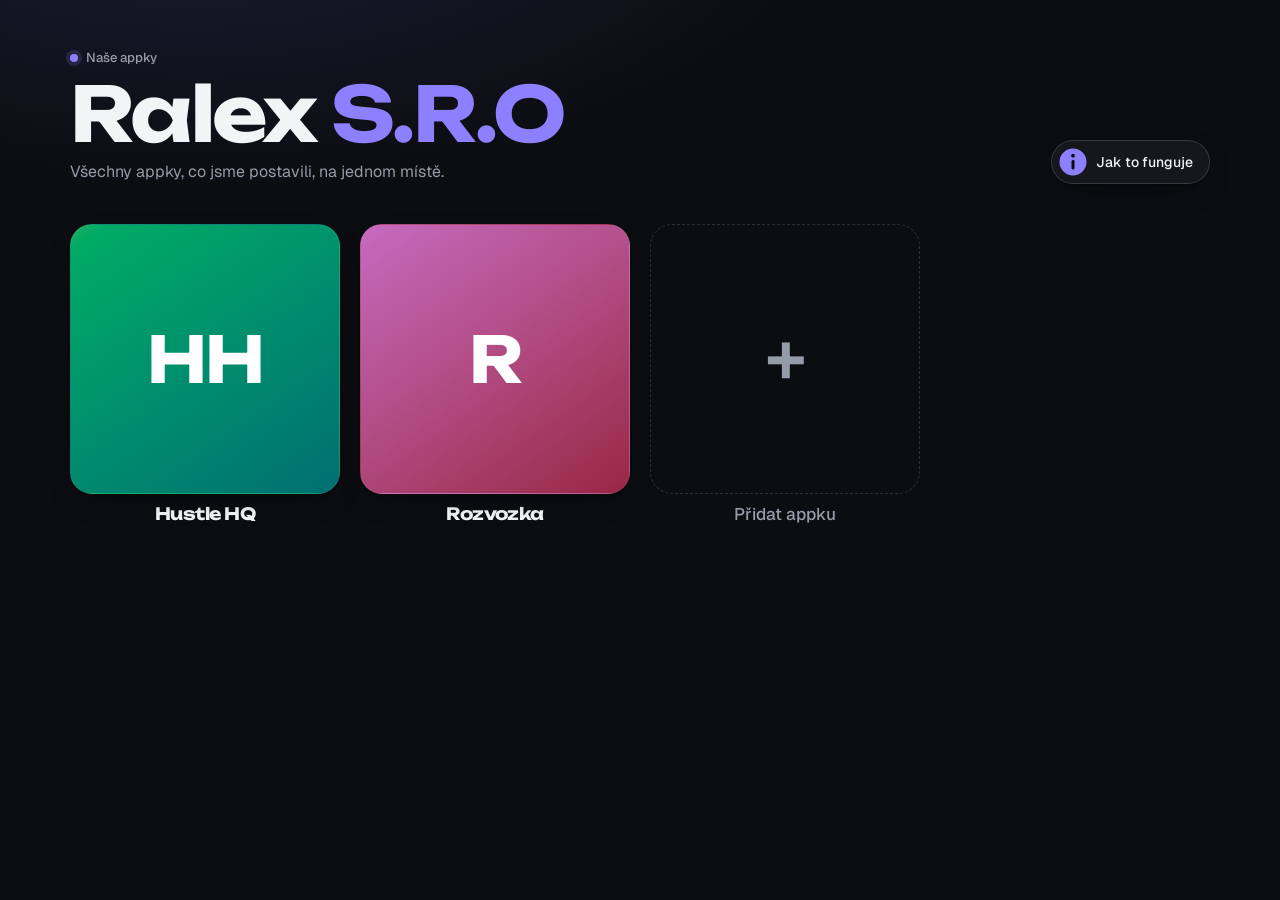
==== commit 288b9b5a: "Add files via upload" ====
--- a/index.html
+++ b/index.html
@@ -22,11 +22,12 @@
     <details class="how">
       <summary aria-label="Jak to funguje"><svg class="info" viewBox="0 0 20 20" aria-hidden="true"><circle cx="10" cy="10" r="9" fill="var(--accent)"/><rect x="9" y="8.5" width="2" height="6.5" rx="1" fill="var(--accent-ink)"/><circle cx="10" cy="5.8" r="1.25" fill="var(--accent-ink)"/></svg><span>Jak to funguje</span><span class="x" aria-hidden="true">×</span></summary>
       <ul>
-        <li><b>Klik na appku</b> — otevře její stránku: mobil, PC a video z praxe.</li>
-        <li><b>Tlačítko +</b> — vyplníš appku a stránka ti vygeneruje řádek do <code>apps.json</code>.</li>
-        <li class="sep"><b>Soubory:</b> do složky <code>apps/název/</code> nahraj <code>logo.png</code>, <code>mobil.png</code>, <code>pc.png</code> a <code>video.mp4</code>.</li>
-        <li><b>Video:</b> MP4 do 100 MB, nebo odkaz na YouTube.</li>
-        <li><b>Změny:</b> po commitu na GitHub se web aktualizuje do minuty.</li>
+        <li><b>Klik</b> — otevře stránku appky: mobil, PC a video z praxe.</li>
+        <li><b>Podržení</b> (na PC pravé tlačítko) — úprava appky.</li>
+        <li><b>Tlačítko +</b> — nová appka. Fotky a video vybereš rovnou z mobilu nebo PC.</li>
+        <li class="sep"><b>Ukládání:</b> všechno se uloží do GitHub repa, web se obnoví do minuty.</li>
+        <li><b>Video:</b> max 95 MB, delší dej na YouTube a vlož odkaz.</li>
+        <li id="ghState"></li>
       </ul>
     </details>
   </header>
@@ -35,82 +36,226 @@
 
 <div class="scrim" id="scrim" hidden></div>
 <form class="panel" id="panel" hidden autocomplete="off">
-  <h2>Nová appka</h2>
-  <label for="fName">Název<input id="fName" required maxlength="40" placeholder="Např. Hustle HQ"></label>
-  <label for="fId">Složka <small>malá písmena a pomlčky, vyplní se samo</small><input id="fId" maxlength="40" pattern="[a-z0-9-]+" placeholder="hustle-hq"></label>
-  <label for="fUrl">Odkaz na appku <small>kam vede tlačítko „Otevřít appku“</small><input id="fUrl" type="url" placeholder="https://…"></label>
-  <label for="fDesc">Co to dělá<textarea id="fDesc" maxlength="300" placeholder="Pro koho to je a co to řeší."></textarea></label>
-  <label for="fVideo">Video <small>nech prázdné = video.mp4 ve složce, nebo vlož YouTube odkaz</small><input id="fVideo" placeholder="video.mp4"></label>
+  <h2 id="pTitle">Nová appka</h2>
+
+  <!-- připojení GitHubu (jen poprvé) -->
+  <div class="gh" id="ghBox" hidden>
+    <h3>Připoj GitHub (jen jednou)</h3>
+    <ol>
+      <li>Otevři <a href="https://github.com/settings/personal-access-tokens/new" target="_blank" rel="noopener">nový token na GitHubu</a>.</li>
+      <li>Název třeba „Ralex web“, Expiration: <b>No expiration</b> nebo 1 rok.</li>
+      <li>Repository access → <b>Only select repositories</b> → vyber <b id="ghRepo"></b>.</li>
+      <li>Permissions → Repository → <b>Contents: Read and write</b>.</li>
+      <li>Generate token, zkopíruj ho a vlož sem.</li>
+    </ol>
+    <input id="ghToken" placeholder="github_pat_…" autocomplete="off" spellcheck="false">
+    <p class="err" id="ghErr" hidden></p>
+    <div><button type="button" class="btn btn-primary btn-sm" id="ghSave">Připojit</button></div>
+  </div>
+
+  <div id="fields" style="display:grid;gap:14px">
+    <label for="fName">Název<input id="fName" maxlength="40" placeholder="Např. Rozvozka"></label>
+    <label for="fUrl">Odkaz na appku <small>kam vede tlačítko „Otevřít appku“</small><input id="fUrl" type="url" placeholder="https://…"></label>
+    <label for="fDesc">Co to dělá<textarea id="fDesc" maxlength="300" placeholder="Pro koho to je a co to řeší."></textarea></label>
+
+    <div class="media">
+      <label class="pick sq" data-k="logo">Logo<div class="box">+</div><input type="file" accept="image/*"></label>
+      <label class="pick mob" data-k="mobile">Fotka z mobilu<div class="box">+</div><input type="file" accept="image/*"></label>
+      <label class="pick pc" data-k="desktop">Fotka z PC<div class="box">+</div><input type="file" accept="image/*"></label>
+    </div>
+
+    <div class="vidrow">
+      <label class="pick vid" data-k="video">Video<div class="box">+</div><input type="file" accept="video/*"></label>
+      <label for="fYt">nebo YouTube odkaz<input id="fYt" placeholder="https://youtu.be/…"></label>
+    </div>
+  </div>
+
+  <div id="progWrap" hidden style="display:grid;gap:6px"><div class="prog"><i id="progBar"></i></div><p class="genmsg" id="progTxt" style="margin:0;font-size:12px;color:var(--muted)"></p></div>
   <p class="err" id="fErr" hidden></p>
-  <div id="result" hidden style="display:grid;gap:12px">
-    <p class="hint"><b>1.</b> Tenhle blok vlož do <code>apps.json</code> (mezi <code>[ ]</code>, odděl čárkou od ostatních):</p>
-    <pre class="out" id="outJson"></pre>
-    <p class="hint" id="outFiles"></p>
-  </div>
+  <p class="ok" id="fOk" hidden></p>
   <div class="foot">
-    <button type="submit" class="btn btn-primary" id="fGen">Vygenerovat</button>
-    <button type="button" class="btn" id="fCopy" hidden>Zkopírovat</button>
+    <button type="submit" class="btn btn-primary" id="fSave">Uložit</button>
     <button type="button" class="btn btn-ghost" id="fCancel">Zavřít</button>
+    <button type="button" class="del" id="fDel" hidden>Smazat</button>
   </div>
 </form>
 
+<script src="gh.js"></script>
 <script>
 (() => {
   const $ = s => document.querySelector(s);
   const hue = s => { let h = 0; for (const c of s) h = (h * 31 + c.codePointAt(0)) % 360; return h };
   const initials = n => (n || "").trim().split(/\s+/).slice(0, 2).map(w => w[0]).join("").toUpperCase() || "?";
-  const slug = s => s.normalize("NFD").replace(/[̀-ͯ]/g, "").toLowerCase().replace(/[^a-z0-9]+/g, "-").replace(/^-|-$/g, "");
-
-  function paintIcon(box, a) {
-    const fallback = () => { box.replaceChildren(initials(a.name)); box.style.background = `linear-gradient(145deg, oklch(0.66 0.16 ${hue(a.name)}), oklch(0.46 0.15 ${(hue(a.name) + 40) % 360}))` };
-    const src = a.logo ? `apps/${a.id}/${a.logo}` : "";
-    if (!src) return fallback();
-    const im = new Image(); im.alt = ""; im.src = src; im.onerror = fallback; box.replaceChildren(im);
-  }
-
-  function render(apps) {
+  const slug = s => s.normalize("NFD").replace(/[̀-ͯ]/g, "").toLowerCase().replace(/[^a-z0-9]+/g, "-").replace(/^-|-$/g, "") || "appka";
+  const ytId = u => ((u || "").match(/(?:youtu\.be\/|youtube\.com\/(?:watch\?v=|embed\/|shorts\/))([\w-]{11})/) || [])[1] || "";
+
+  let apps = [], editApp = null, picked = {}, busy = false, armed = false;
+
+  function fallbackIcon(box, name) { box.replaceChildren(initials(name)); box.style.background = `linear-gradient(145deg, oklch(0.66 0.16 ${hue(name)}), oklch(0.46 0.15 ${(hue(name) + 40) % 360}))` }
+  function paintIcon(box, a) { box.style.background = ""; if (!a.logo) return fallbackIcon(box, a.name); box.replaceChildren(RALEX.img(a, a.logo, "", () => fallbackIcon(box, a.name))) }
+
+  /* ---------- přehled ---------- */
+  function render() {
     const home = $("#home"); home.replaceChildren();
-    for (const a of apps) {
-      const el = document.createElement("a"); el.className = "tile"; el.href = "app.html?id=" + encodeURIComponent(a.id); el.title = a.desc || a.name;
-      const icon = document.createElement("div"); icon.className = "icon"; paintIcon(icon, a);
-      const lab = document.createElement("span"); lab.className = "label"; lab.textContent = a.name;
-      el.append(icon, lab); home.append(el);
-    }
+    for (const a of apps) home.append(tile(a));
     const add = document.createElement("button"); add.type = "button"; add.className = "tile add";
     add.innerHTML = '<div class="icon">+</div><span class="label">Přidat appku</span>';
-    add.onclick = openPanel; home.append(add);
-  }
-
-  fetch("apps.json", { cache: "no-store" })
-    .then(r => r.json())
-    .then(list => render(list.filter(a => a && a.id && a.name)))
-    .catch(() => { $("#home").innerHTML = '<p class="empty">Nepodařilo se načíst apps.json. Zkontroluj, že je to platný JSON (čárky, uvozovky).</p>' });
-
-  /* ---------- + panel: vygeneruje záznam do apps.json ---------- */
-  let idTouched = false;
-  function openPanel() { $("#panel").reset(); idTouched = false; $("#result").hidden = true; $("#fCopy").hidden = true; $("#fErr").hidden = true; $("#panel").hidden = false; $("#scrim").hidden = false; $("#fName").focus() }
-  function closePanel() { $("#panel").hidden = true; $("#scrim").hidden = true }
-  $("#fName").addEventListener("input", () => { if (!idTouched) $("#fId").value = slug($("#fName").value) });
-  $("#fId").addEventListener("input", () => { idTouched = true });
+    add.onclick = () => openPanel(null); home.append(add);
+    $("#ghState").innerHTML = RALEX.token.get() ? '<b>GitHub:</b> připojeno · <button type="button" class="linkbtn" id="ghOut">odpojit</button>' : "<b>GitHub:</b> nepřipojeno — připojíš ho při prvním přidání.";
+    const out = $("#ghOut"); if (out) out.onclick = () => { RALEX.token.set(""); render() };
+  }
+
+  function tile(a) {
+    const el = document.createElement("a"); el.className = "tile"; el.href = "app.html?id=" + encodeURIComponent(a.id); el.title = a.desc || a.name;
+    const icon = document.createElement("div"); icon.className = "icon"; paintIcon(icon, a);
+    const lab = document.createElement("span"); lab.className = "label"; lab.textContent = a.name;
+    el.append(icon, lab);
+    let timer = null, fired = false, sx = 0, sy = 0;
+    const cancel = () => { clearTimeout(timer); timer = null; el.classList.remove("pressing") };
+    el.addEventListener("pointerdown", e => { if (e.button !== 0) return; fired = false; sx = e.clientX; sy = e.clientY; el.classList.add("pressing");
+      timer = setTimeout(() => { fired = true; cancel(); try { navigator.vibrate?.(12) } catch {} openPanel(a) }, 520) });
+    el.addEventListener("pointermove", e => { if (timer && Math.hypot(e.clientX - sx, e.clientY - sy) > 10) cancel() });
+    ["pointerup", "pointercancel", "pointerleave"].forEach(t => el.addEventListener(t, cancel));
+    el.addEventListener("contextmenu", e => { e.preventDefault(); cancel(); if (!fired && $("#panel").hidden) { fired = true; openPanel(a) } });
+    el.addEventListener("click", e => { if (fired) { e.preventDefault(); fired = false } });
+    return el;
+  }
+
+  async function load() {
+    try { apps = await RALEX.loadApps() } catch { $("#home").innerHTML = '<p class="empty">Nepodařilo se načíst appky.</p>'; return }
+    render();
+    const m = location.hash.match(/^#edit=(.+)$/);
+    if (m) { history.replaceState(null, "", location.pathname + location.search); const a = apps.find(x => x.id === decodeURIComponent(m[1])); if (a) openPanel(a) }
+  }
+
+  /* ---------- panel ---------- */
+  function syncGh() { const has = !!RALEX.token.get(); $("#ghBox").hidden = has; $("#fields").style.opacity = has ? "" : ".4"; $("#fields").inert = !has; $("#fSave").disabled = !has || busy }
+  function showPick(k, a) {
+    const p = document.querySelector(`.pick[data-k="${k}"]`), box = p.querySelector(".box");
+    box.replaceChildren(); box.classList.remove("has");
+    const f = picked[k];
+    if (f) {
+      box.classList.add("has");
+      const url = URL.createObjectURL(f);
+      const el = k === "video" ? Object.assign(document.createElement("video"), { src: url, muted: true, playsInline: true }) : Object.assign(new Image(), { src: url });
+      const tag = document.createElement("span"); tag.className = "new"; tag.textContent = "nové";
+      box.append(el, tag); return;
+    }
+    const cur = a && a[k];
+    if (cur && !(k === "video" && RALEX.isUrl(cur))) {
+      box.classList.add("has");
+      if (k === "video") box.append(Object.assign(document.createElement("video"), { src: RALEX.src(a, cur) + "#t=0.5", muted: true, playsInline: true, preload: "metadata" }));
+      else box.append(RALEX.img(a, cur, "", () => { box.classList.remove("has"); box.replaceChildren("+") }));
+      return;
+    }
+    box.textContent = "+";
+  }
+  function openPanel(a) {
+    editApp = a; picked = {}; armed = false;
+    $("#pTitle").textContent = a ? "Upravit appku" : "Nová appka";
+    $("#fName").value = a?.name || ""; $("#fUrl").value = a?.url || ""; $("#fDesc").value = a?.desc || "";
+    $("#fYt").value = a && RALEX.isUrl(a.video) ? a.video : "";
+    ["logo", "mobile", "desktop", "video"].forEach(k => showPick(k, a));
+    $("#fDel").hidden = !a; $("#fDel").className = "del"; $("#fDel").textContent = "Smazat";
+    $("#fErr").hidden = true; $("#fOk").hidden = true; $("#progWrap").hidden = true; $("#ghErr").hidden = true; $("#ghToken").value = "";
+    $("#ghRepo").textContent = RALEX.REPO;
+    syncGh();
+    $("#panel").hidden = false; $("#scrim").hidden = false;
+    (RALEX.token.get() ? $("#fName") : $("#ghToken")).focus();
+  }
+  function closePanel() { if (busy) return; $("#panel").hidden = true; $("#scrim").hidden = true; editApp = null; picked = {} }
   $("#fCancel").onclick = closePanel; $("#scrim").onclick = closePanel;
   document.addEventListener("keydown", e => { if (e.key === "Escape" && !$("#panel").hidden) closePanel() });
 
-  $("#panel").addEventListener("submit", e => {
-    e.preventDefault();
-    const name = $("#fName").value.trim(), id = slug($("#fId").value || name);
-    if (!name || !id) { $("#fErr").textContent = "Doplň název appky."; $("#fErr").hidden = false; return }
-    $("#fErr").hidden = true;
-    const video = $("#fVideo").value.trim() || "video.mp4";
-    const entry = { id, name, desc: $("#fDesc").value.trim(), url: $("#fUrl").value.trim(), logo: "logo.png", mobile: "mobil.png", desktop: "pc.png", video };
-    $("#outJson").textContent = JSON.stringify(entry, null, 2);
-    const files = ["logo.png", "mobil.png", "pc.png"].concat(/^https?:/.test(video) ? [] : [video]);
-    $("#outFiles").innerHTML = `<b>2.</b> Na GitHubu vytvoř složku <code>apps/${id}/</code> a nahraj do ní: ` + files.map(f => `<code>${f}</code>`).join(", ") + ".";
-    $("#result").hidden = false; $("#fCopy").hidden = false; $("#fCopy").textContent = "Zkopírovat";
+  document.querySelectorAll(".pick input").forEach(inp => inp.addEventListener("change", () => {
+    const k = inp.closest(".pick").dataset.k, f = inp.files[0]; inp.value = ""; if (!f) return;
+    if (k === "video" && f.size > 95 * 1024 * 1024) { err(`Video má ${(f.size / 1048576).toFixed(0)} MB. GitHub vezme max 95 MB — zkrať ho, nebo dej odkaz na YouTube.`); return }
+    picked[k] = f; if (k === "video") $("#fYt").value = ""; $("#fErr").hidden = true; showPick(k, editApp);
+  }));
+  $("#fYt").addEventListener("input", () => { if ($("#fYt").value.trim() && picked.video) { delete picked.video; showPick("video", editApp) } });
+
+  /* GitHub token */
+  $("#ghSave").onclick = async () => {
+    const t = $("#ghToken").value.trim(); if (!t) return;
+    $("#ghSave").disabled = true; $("#ghErr").hidden = true;
+    try { await RALEX.verify(t); RALEX.token.set(t); syncGh(); render(); $("#fName").focus() }
+    catch (e) { $("#ghErr").textContent = RALEX.errText(e); $("#ghErr").hidden = false }
+    finally { $("#ghSave").disabled = false }
+  };
+
+  /* zmenšení velkých fotek, ať je web rychlý */
+  async function prepImage(file, maxDim) {
+    const ext = (file.name.split(".").pop() || "png").toLowerCase().replace("jpeg", "jpg");
+    if (/svg|gif/.test(file.type) || file.size < 900 * 1024) return { blob: file, ext: /^(png|jpg|webp|svg|gif)$/.test(ext) ? ext : "png" };
+    try {
+      const bmp = await createImageBitmap(file);
+      const s = Math.min(1, maxDim / Math.max(bmp.width, bmp.height));
+      const c = document.createElement("canvas"); c.width = Math.round(bmp.width * s); c.height = Math.round(bmp.height * s);
+      c.getContext("2d").drawImage(bmp, 0, 0, c.width, c.height);
+      const blob = await new Promise(r => c.toBlob(r, "image/jpeg", 0.88));
+      if (blob && blob.size < file.size) return { blob, ext: "jpg" };
+    } catch {}
+    return { blob: file, ext: /^(png|jpg|webp)$/.test(ext) ? ext : "png" };
+  }
+
+  function err(t) { $("#fErr").textContent = t; $("#fErr").hidden = false; $("#fOk").hidden = true }
+  function step(n, total, what) { $("#progWrap").hidden = false; $("#progBar").style.width = Math.round((n - 1) / total * 100) + "%"; $("#progTxt").textContent = `Nahrávám ${n}/${total}: ${what}…` }
+
+  $("#panel").addEventListener("submit", async e => {
+    e.preventDefault(); if (busy || !RALEX.token.get()) return;
+    const name = $("#fName").value.trim();
+    if (!name) return err("Doplň název appky.");
+    const url = $("#fUrl").value.trim();
+    if (url && !RALEX.isUrl(url)) return err("Odkaz musí začínat https://");
+    const yt = $("#fYt").value.trim();
+    if (yt && !ytId(yt)) return err("Tohle není YouTube odkaz.");
+
+    let id = editApp ? editApp.id : slug(name);
+    if (!editApp) { let base = id, i = 2; while (apps.some(x => x.id === id)) id = base + "-" + i++ }
+
+    busy = true; syncGh(); $("#fErr").hidden = true; $("#fOk").hidden = true;
+    try {
+      const entry = { id, name, desc: $("#fDesc").value.trim(), url, logo: editApp?.logo || "", mobile: editApp?.mobile || "", desktop: editApp?.desktop || "", video: editApp?.video || "", v: Date.now() };
+      const files = [];
+      const names = { logo: "logo", mobile: "mobil", desktop: "pc", video: "video" };
+      const dims = { logo: 600, mobile: 1400, desktop: 2200 };
+      for (const k of ["logo", "mobile", "desktop", "video"]) {
+        const f = picked[k]; if (!f) continue;
+        let blob = f, ext;
+        if (k === "video") ext = (f.name.split(".").pop() || "mp4").toLowerCase();
+        else ({ blob, ext } = await prepImage(f, dims[k]));
+        entry[k] = `${names[k]}.${ext}`;
+        files.push({ path: `apps/${id}/${entry[k]}`, blob, label: { logo: "logo", mobile: "fotka z mobilu", desktop: "fotka z PC", video: "video" }[k] });
+      }
+      if (yt) entry.video = yt;
+      if (!yt && !picked.video && editApp && RALEX.isUrl(editApp.video) && !$("#fYt").value.trim()) entry.video = "";
+
+      const keep = ["logo", "mobile", "desktop", "video"].map(k => entry[k]).filter(x => x && !RALEX.isUrl(x));
+      apps = await RALEX.commit({
+        message: (editApp ? "Upravit appku " : "Přidat appku ") + name,
+        files, onStep: step,
+        deleteDir: editApp ? id : null, keepFor: keep,
+        mutate: list => { const i = list.findIndex(x => x.id === id); if (i >= 0) list[i] = entry; else list.push(entry); return list }
+      });
+      $("#progBar").style.width = "100%"; $("#progTxt").textContent = "Hotovo.";
+      busy = false; render(); closePanel();
+    } catch (ex) { busy = false; err(RALEX.errText(ex)); $("#progWrap").hidden = true }
+    finally { busy = false; syncGh() }
   });
-  $("#fCopy").onclick = async () => {
-    try { await navigator.clipboard.writeText($("#outJson").textContent); $("#fCopy").textContent = "Zkopírováno ✓" }
-    catch { $("#fCopy").textContent = "Označ a zkopíruj ručně" }
+
+  $("#fDel").onclick = async () => {
+    if (!editApp || busy) return;
+    if (!armed) { armed = true; $("#fDel").classList.add("armed"); $("#fDel").textContent = "Opravdu smazat?"; return }
+    busy = true; syncGh(); $("#fDel").disabled = true;
+    try {
+      const id = editApp.id;
+      apps = await RALEX.commit({ message: "Smazat appku " + editApp.name, deleteDir: id, keepFor: [], onStep: step, mutate: list => list.filter(x => x.id !== id) });
+      busy = false; render(); closePanel();
+    } catch (ex) { err(RALEX.errText(ex)) }
+    finally { busy = false; $("#fDel").disabled = false; syncGh() }
   };
+
+  load();
 })();
 </script>
 </body>
--- a/style.css
+++ b/style.css
@@ -139,3 +139,39 @@
 .video { width: 100%; border-radius: 22px; overflow: hidden; border: 1px solid var(--line-2); background: #000; box-shadow: var(--shadow-lg); aspect-ratio: 16 / 9 }
 .video video, .video iframe { width: 100%; height: 100%; display: block; border: 0; background: #000 }
 .video .ph { background: var(--surface-2) }
+
+/* nahrávání médií */
+.media { display: grid; grid-template-columns: 1fr 1fr 1fr; gap: 10px }
+.pick { position: relative; display: grid; gap: 6px; font-size: 12px; color: var(--muted); font-weight: 500; cursor: pointer }
+.pick .box { position: relative; border-radius: 14px; overflow: hidden; border: 1.5px dashed var(--line-2); background: var(--surface-2); display: grid; place-items: center;
+  color: var(--muted); font-size: 22px; transition: border-color .15s, background-color .15s }
+.pick:hover .box, .pick:focus-within .box { border-color: var(--accent); background: var(--accent-soft); color: var(--accent) }
+.pick .box.has { border-style: solid; border-color: var(--line) }
+.pick .box img, .pick .box video { position: absolute; inset: 0; width: 100%; height: 100%; object-fit: cover; object-position: top }
+.pick input { position: absolute; width: 1px; height: 1px; opacity: 0; pointer-events: none }
+.pick.sq .box { aspect-ratio: 1 }
+.pick.mob .box { aspect-ratio: 9 / 16 }
+.pick.pc .box { aspect-ratio: 16 / 10 }
+.pick.vid .box { aspect-ratio: 16 / 9 }
+.pick .new { position: absolute; top: 6px; left: 6px; z-index: 1; font: 600 10px var(--f-body); background: var(--accent); color: var(--accent-ink); border-radius: 999px; padding: 2px 7px }
+.vidrow { display: grid; grid-template-columns: 140px minmax(0, 1fr); gap: 12px; align-items: end }
+@media (max-width: 420px) { .vidrow { grid-template-columns: 1fr } }
+.vidrow .or { font-size: 12px; color: var(--muted) }
+.prog { height: 6px; border-radius: 999px; background: var(--surface-2); overflow: hidden }
+.prog i { display: block; height: 100%; width: 0; background: var(--accent); transition: width .3s ease }
+.ok { color: #4ADE80; font-size: 13px; margin: 0 }
+.gh { display: grid; gap: 12px; padding: 14px; border: 1px solid var(--line); border-radius: 18px; background: var(--surface-2) }
+.gh h3 { margin: 0; font-family: var(--f-display); font-size: 16px; letter-spacing: -.02em }
+.gh ol { margin: 0; padding-left: 18px; display: grid; gap: 6px; font-size: 13.5px; color: var(--ink) }
+.gh a { color: var(--accent) }
+.gh input { background: var(--surface) }
+.del { margin-left: auto; background: none; border: 1px solid transparent; color: var(--danger); font: 500 13px var(--f-body); padding: 8px 14px; border-radius: 999px; cursor: pointer }
+.del:hover { background: var(--surface-2) }
+.del.armed { border-color: var(--danger) }
+.tile.pressing .icon { transform: scale(.95); transition: transform .5s cubic-bezier(.2,.7,.2,1) }
+.tile { -webkit-touch-callout: none; -webkit-user-select: none; user-select: none; touch-action: manipulation }
+.linkbtn { background: none; border: 0; color: var(--muted); font: 500 13px var(--f-body); cursor: pointer; padding: 0; text-decoration: underline }
+.btn-sm { font-size: 13px; padding: 8px 14px }
+.media, .vidrow .pick { align-items: start } .pick { align-content: start }
+.pick .box { width: 100% } .pick { justify-items: stretch; grid-template-rows: auto auto }
+.panel label.pick { display: flex; flex-direction: column; gap: 6px } .pick .box { flex: none; height: auto }
